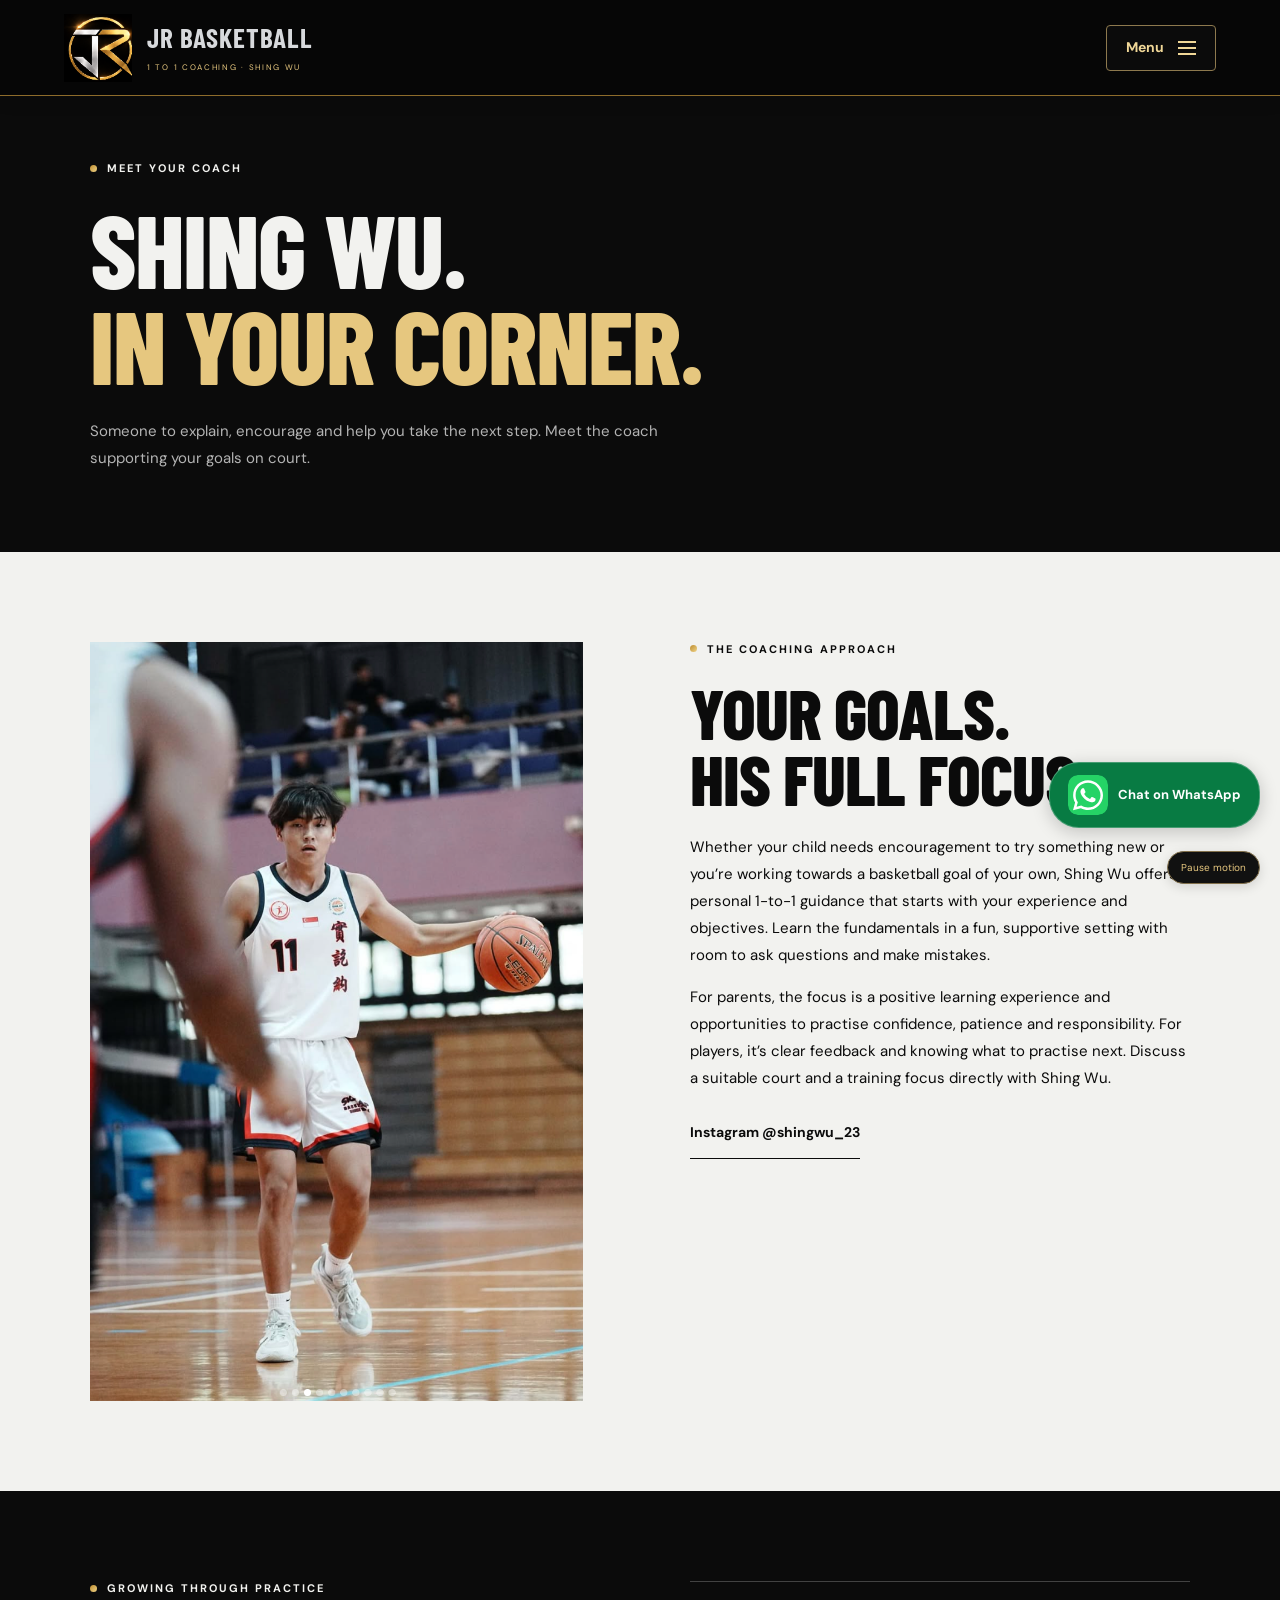
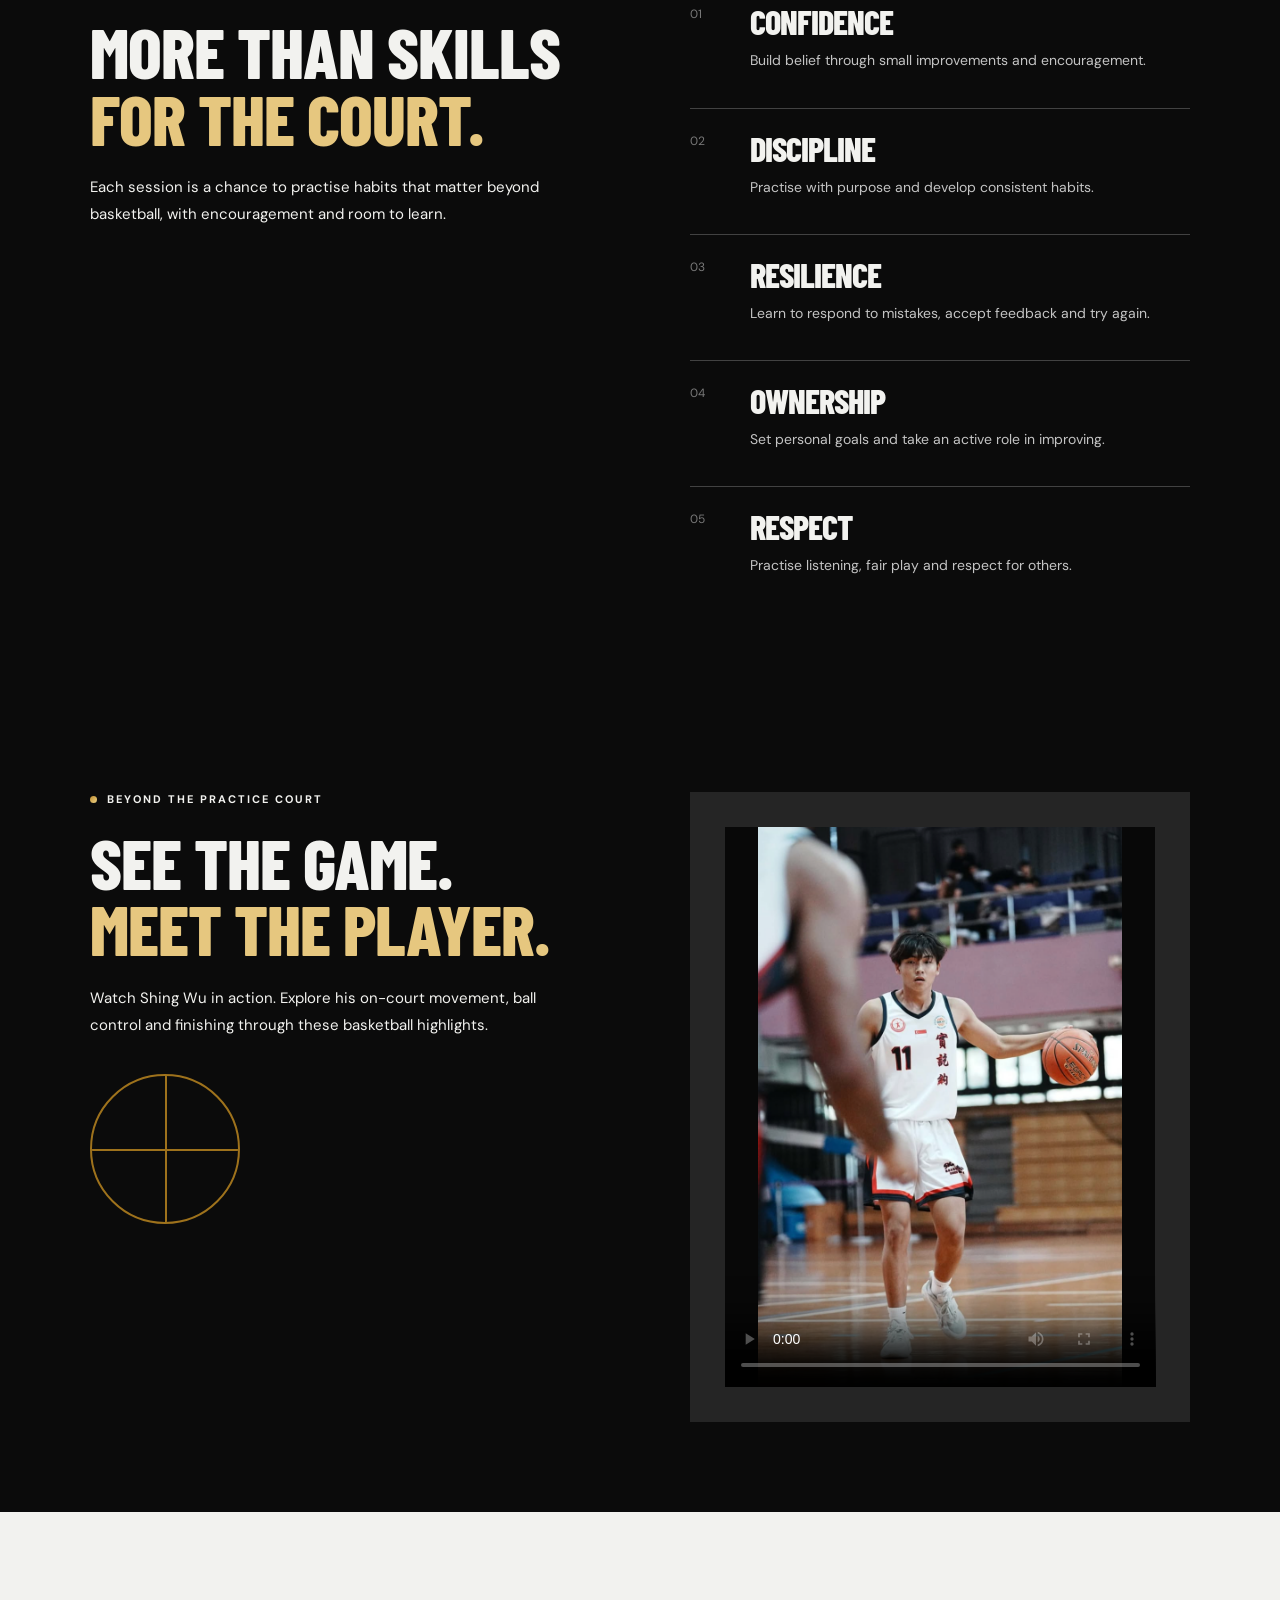
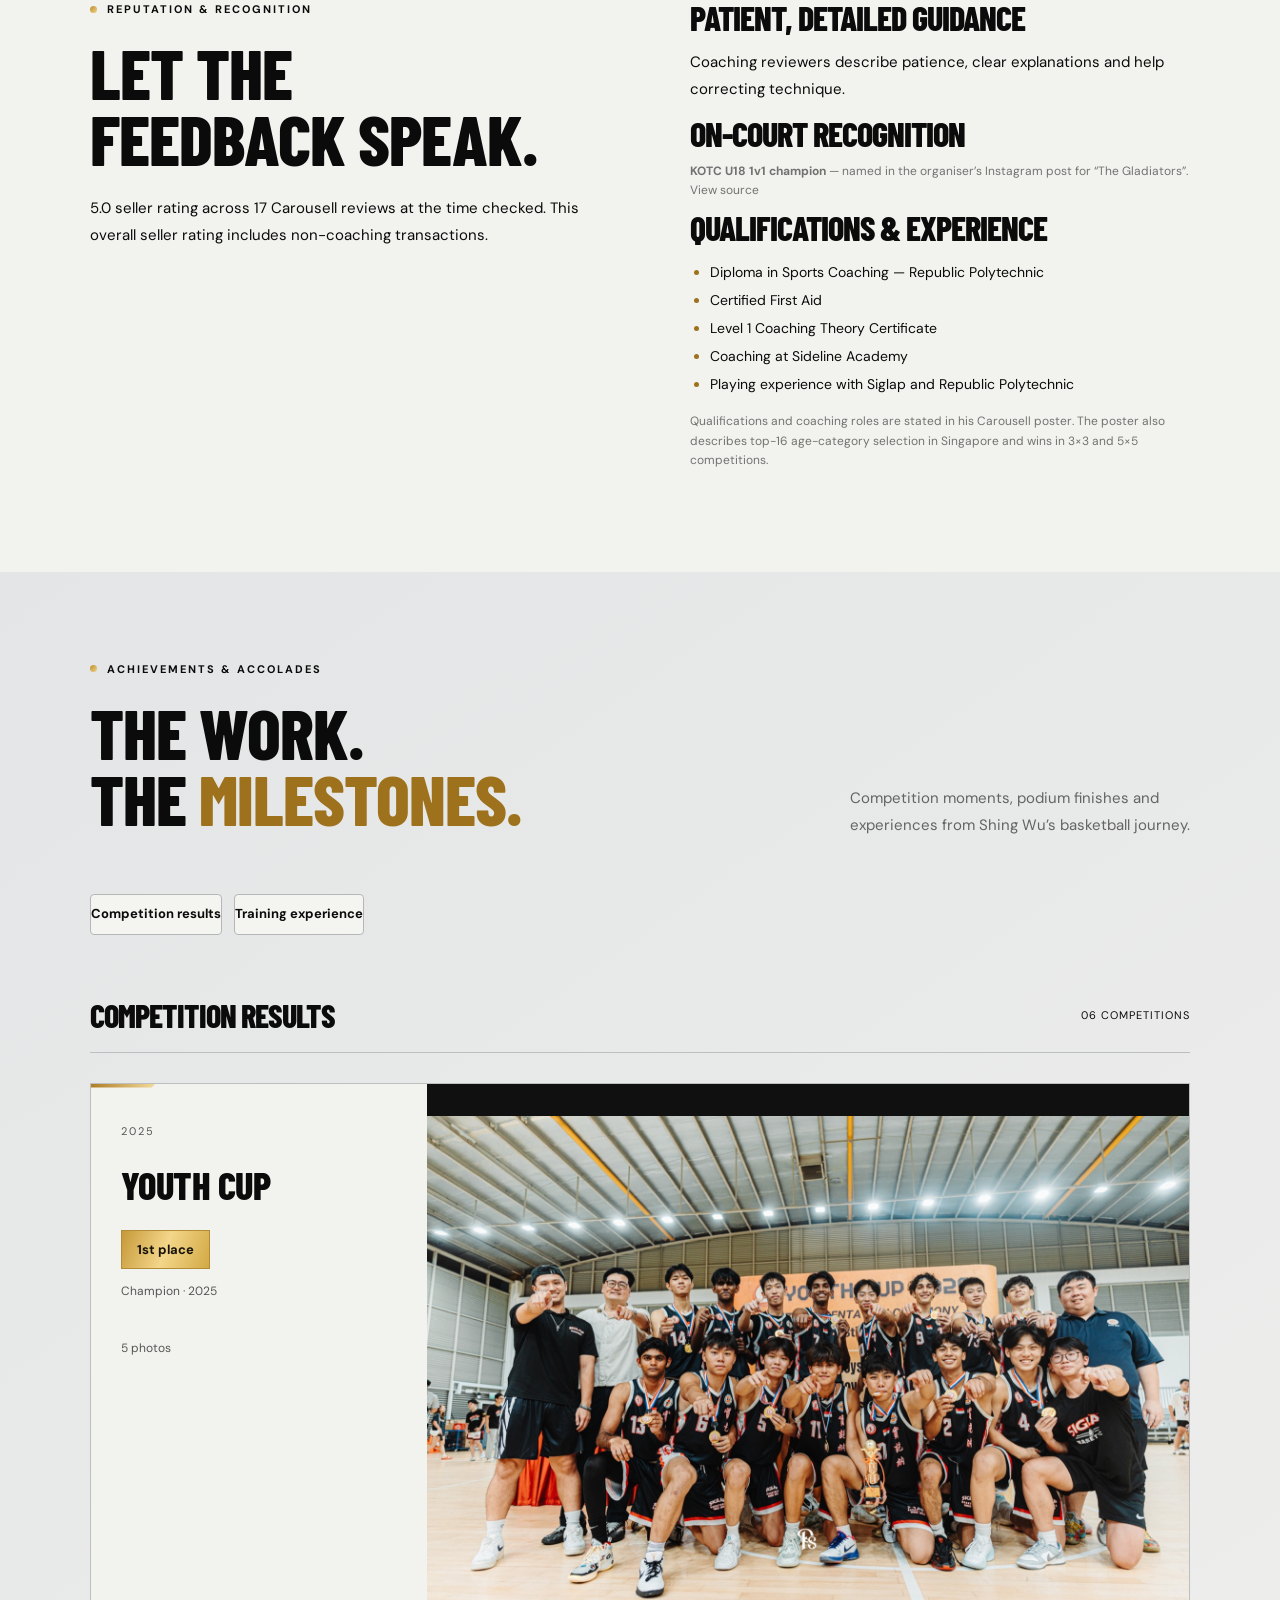
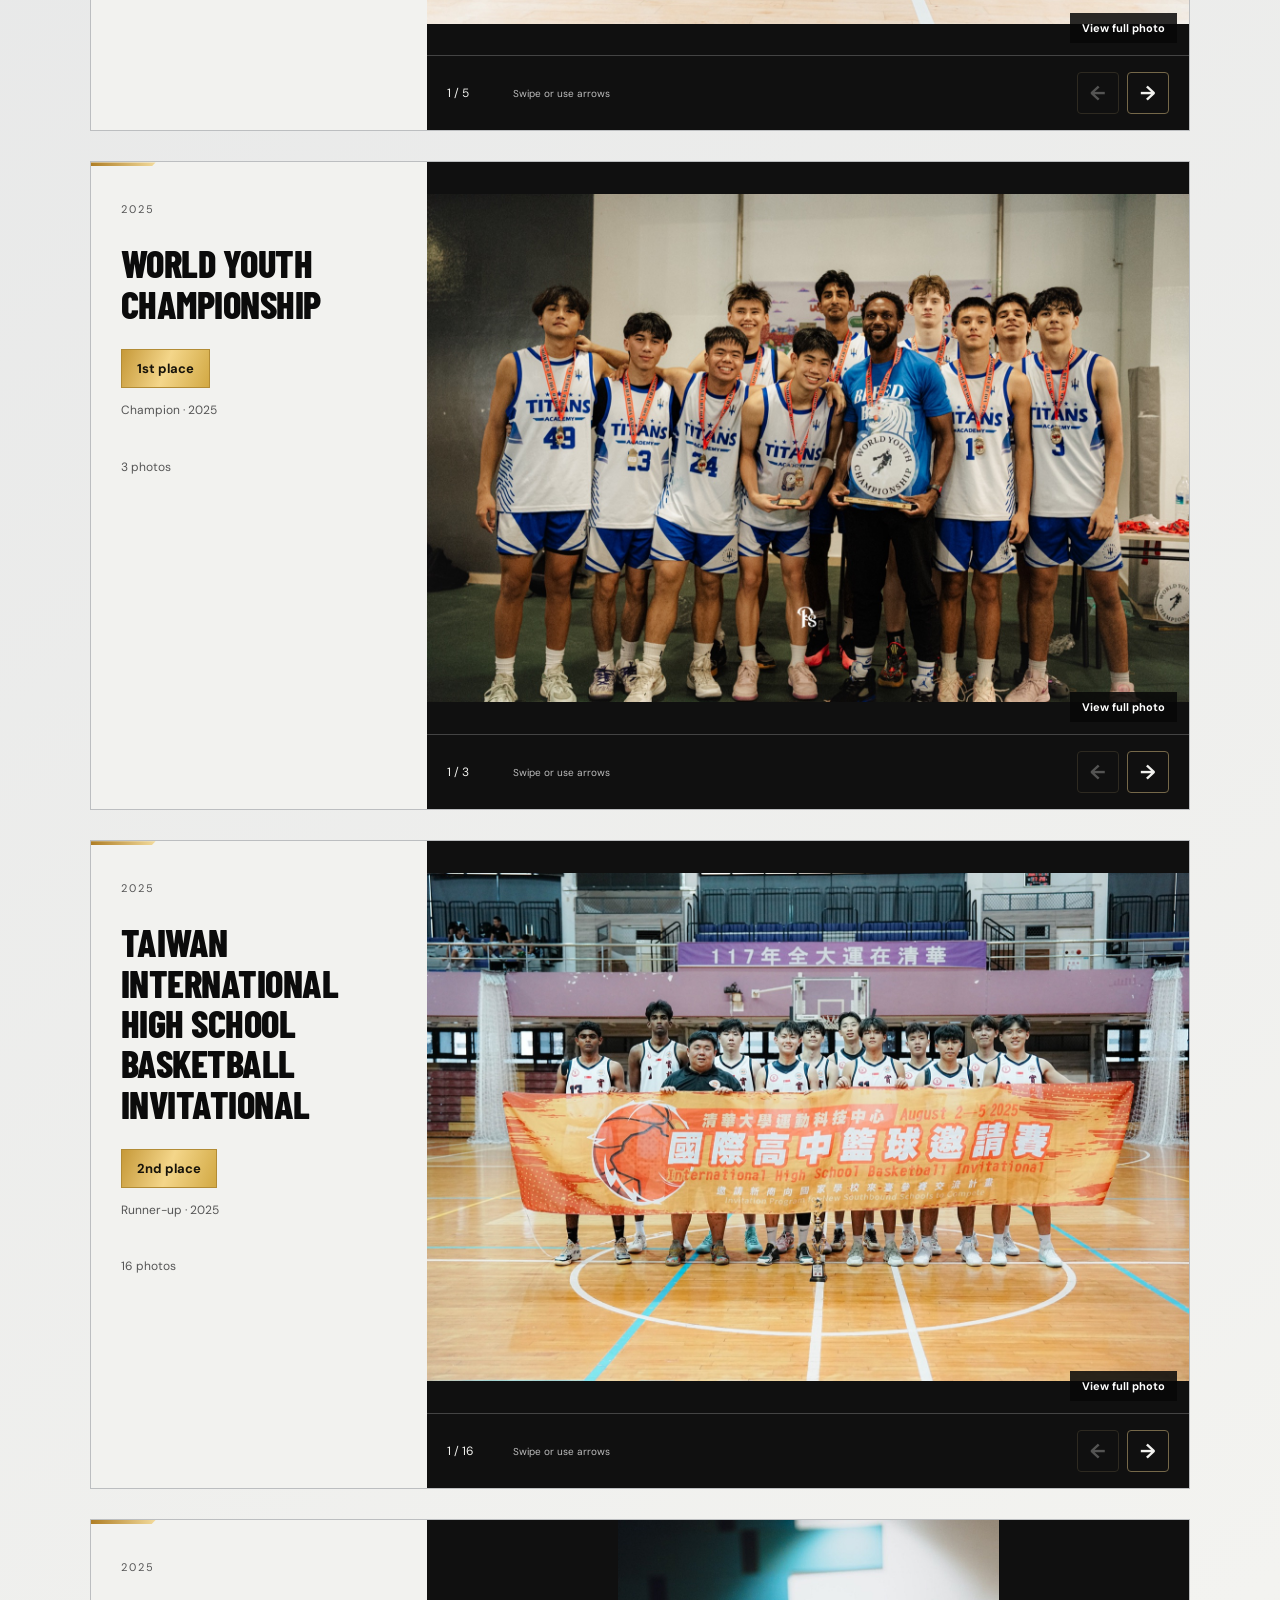
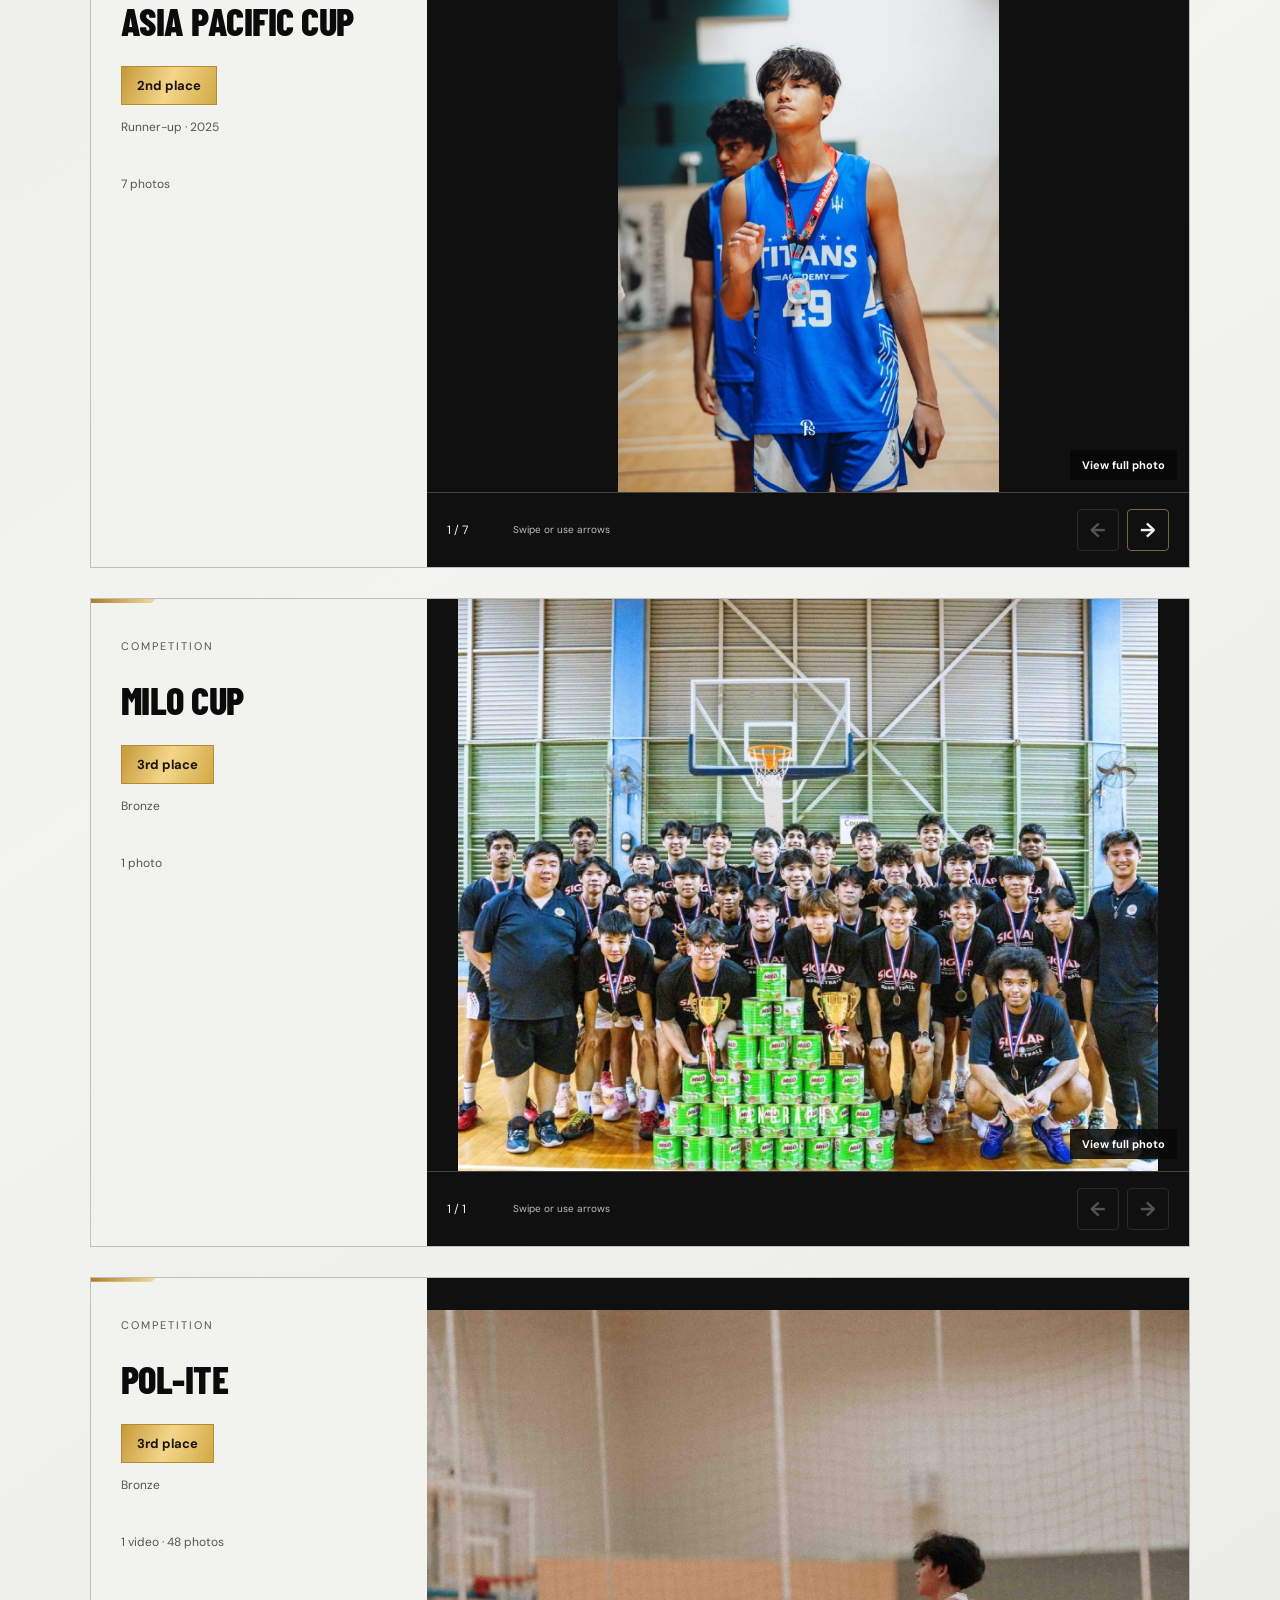
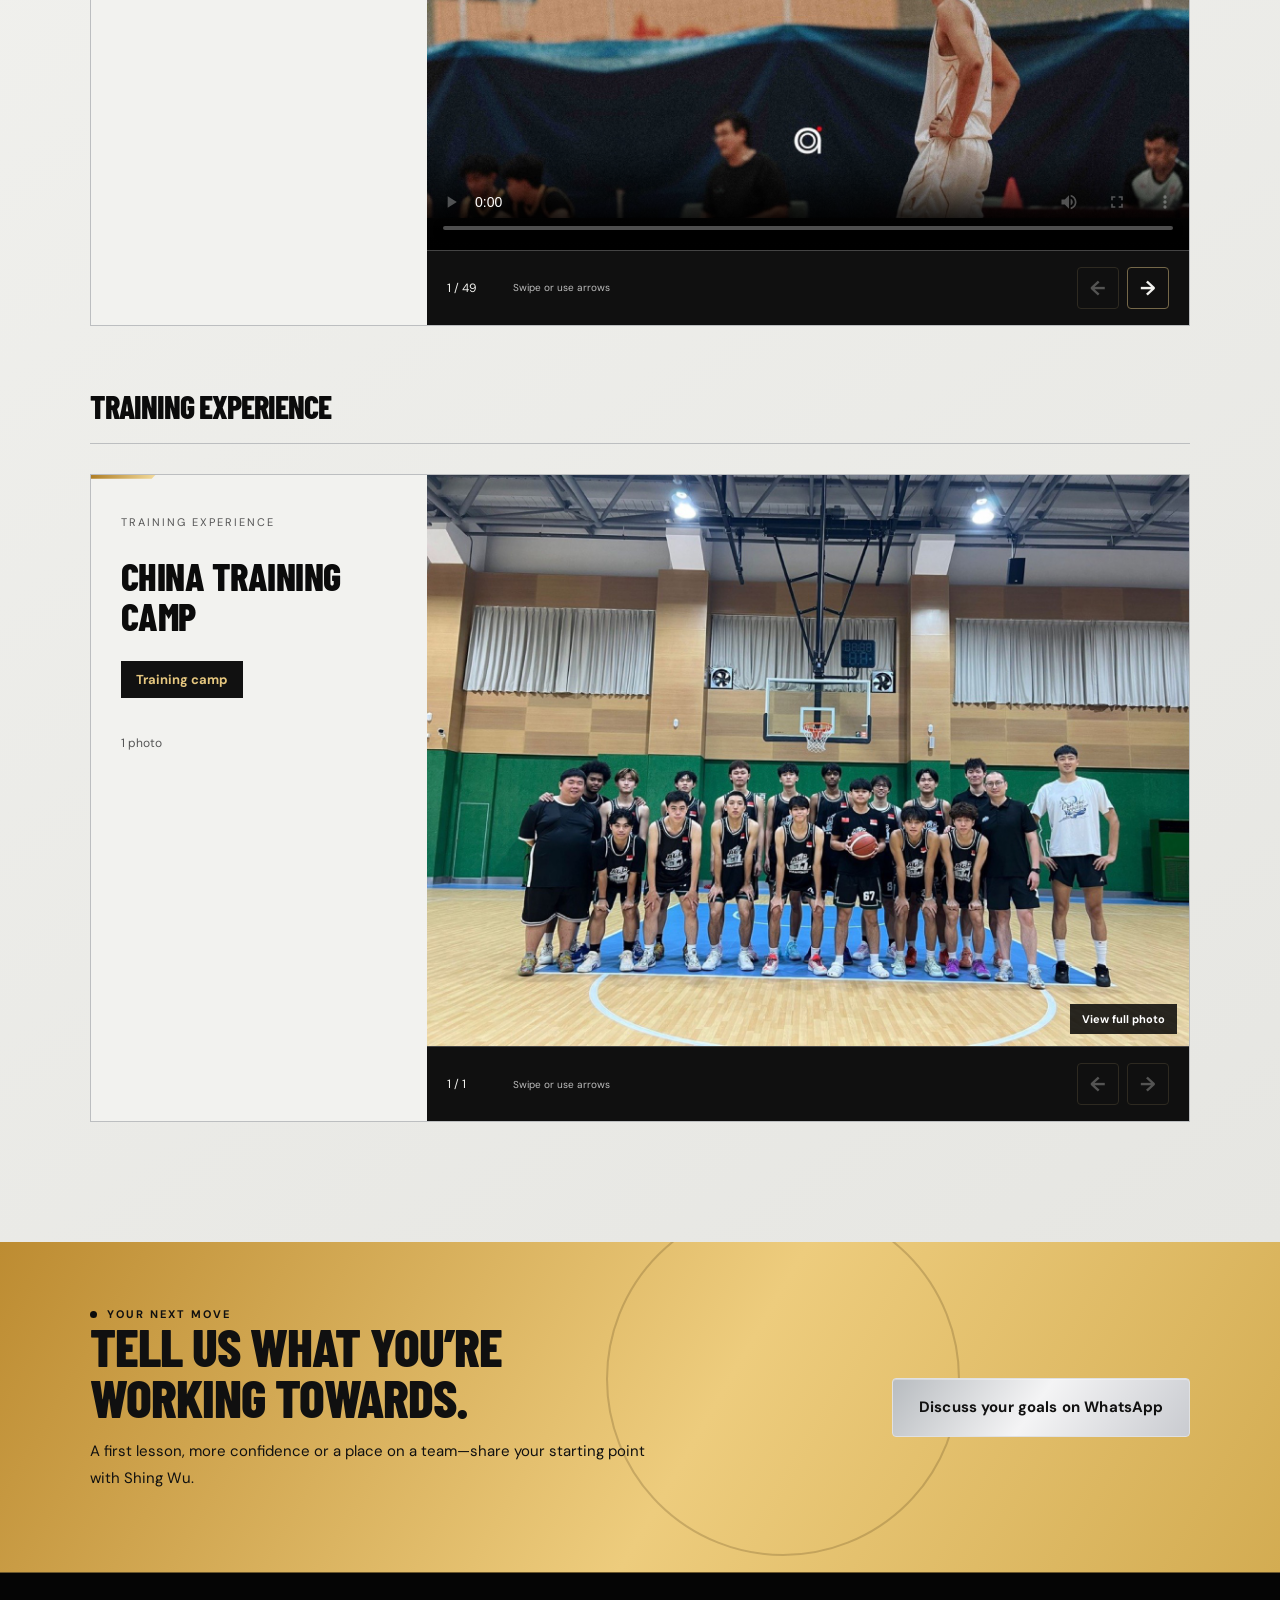
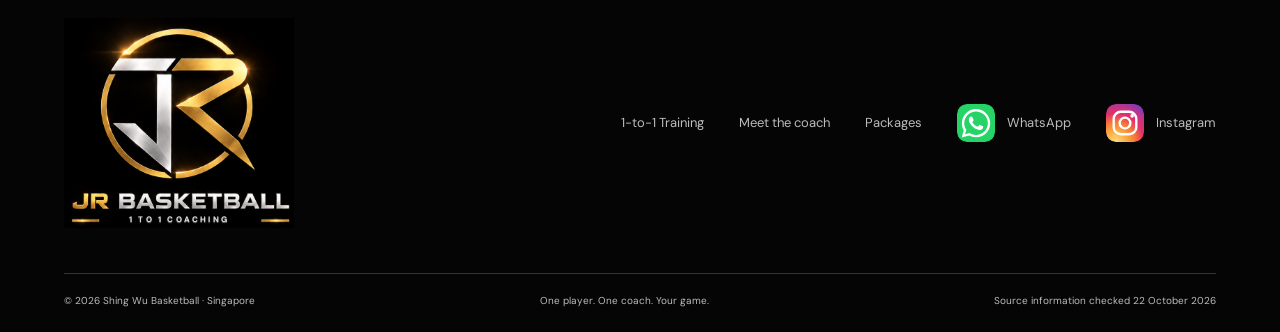
==== coach.html @ 8169d828 "Speak to parent and player goals, confidence and character" ====
<!doctype html><html lang="en-SG"><head><meta charset="UTF-8"><meta name="viewport" content="width=device-width, initial-scale=1"><meta name="theme-color" content="#090909"><meta name="description" content="Personalised 1-to-1 basketball coaching with Shing Wu in Singapore. All ages and skill levels welcome. Explore training and enquire directly."><title>Meet Coach Shing Wu | Shing Wu Basketball</title><link rel="stylesheet" href="styles.css?v=20261101-goals-1"><script src="coach-gallery.js?v=20261030-photo-move-1" defer></script><script src="app.js?v=20261101-goals-1" defer></script></head><body data-page="coach"><a href="#main" style="position:absolute;left:-9999px" onfocus="this.style.left='10px'" onblur="this.style.left='-9999px'">Skip to content</a><div id="app"></div></body></html>
---- styles.css ----
@import url('https://fonts.googleapis.com/css2?family=Barlow+Condensed:wght@600;700;800;900&family=DM+Sans:wght@400;500;600;700&display=swap');
:root{--orange:#a77920;--cream:#f2f2ef;--ink:#0b0b0b;--muted:#a3a3a3}*{box-sizing:border-box}html{scroll-behavior:smooth}body{margin:0;background:var(--cream);color:var(--ink);font-family:'DM Sans',sans-serif}a{color:inherit;text-decoration:none}button,input,select,textarea{font:inherit}button,a,input,select,textarea{outline-offset:6px}button{cursor:pointer}header{height:94px;display:flex;align-items:center;justify-content:space-between;padding:0 5%;border-bottom:1px solid #333;background:var(--ink);color:white;position:relative;z-index:10}.brand{display:flex;align-items:center;gap:12px}.brand b{font-family:'Barlow Condensed',Impact,sans-serif;font-size:28px;line-height:.85}.brand small{display:block;font:9px 'DM Sans',sans-serif;letter-spacing:2px;margin-top:7px}.brand svg{width:42px;color:var(--orange)}nav{display:flex;align-items:center;gap:32px;font-size:13px}nav a:not(.btn){padding:10px 0}nav a[aria-current=page]{border-bottom:2px solid var(--orange)}.btn{background:var(--orange);color:#101010;display:inline-flex;justify-content:space-between;align-items:center;gap:35px;padding:18px 25px;font-weight:700;font-size:13px;transition:transform .2s,background .2s;border:0}.btn:hover{transform:translateY(-3px);background:#efcc7b}.btn.light{background:var(--cream)}.textlink{display:inline-flex;gap:20px;align-items:center;font-size:13px;border-bottom:1px solid;padding:15px 0}.menu{display:none;background:transparent;border:1px solid #777;color:white;padding:10px}.eyebrow{text-transform:uppercase;font-size:11px;font-weight:700;letter-spacing:2px;display:flex;gap:10px;align-items:center}.eyebrow:before{content:'';height:7px;width:7px;background:var(--orange);border-radius:50%}h1,h2,h3,.display{font-family:'Barlow Condensed',Impact,sans-serif;text-transform:uppercase;margin:0;font-weight:800;line-height:.94;letter-spacing:-1px}h1{font-size:clamp(70px,8.7vw,140px)}h2{font-size:clamp(50px,5.5vw,82px)}h3{font-size:34px}p{line-height:1.8;font-size:15px}.hero{background:var(--ink);color:var(--cream);padding:65px 5% 0;position:relative;overflow:hidden}.hero-layout{display:grid;grid-template-columns:1.1fr 1fr;gap:30px;min-height:620px}.hero-copy{position:relative;z-index:2;padding-bottom:65px}.hero h1{margin:30px 0 24px}.accent{color:var(--orange)}.outline{-webkit-text-stroke:1px #b5b5b5;color:transparent}.hero-copy p{color:#b4b4b4;max-width:370px}.actions{display:flex;flex-wrap:wrap;align-items:center;gap:28px;margin-top:30px}.hero-art{position:relative;min-height:550px;background:linear-gradient(160deg,#424242,#252525);overflow:hidden;align-self:stretch}.hero-art:after{content:'';position:absolute;inset:0;background:linear-gradient(0deg,#0b0b0b 0%,transparent 50%)}.hero-art img{width:100%;height:100%;position:absolute;object-fit:cover;object-position:center;filter:none;opacity:.8}.court{position:absolute;inset:35px;border:1px solid #9e9e9e55;transform:rotate(-14deg) scale(1.1);border-radius:4px}.court:before{content:'';position:absolute;width:70%;height:60%;border:1px solid #9e9e9e55;border-radius:50%;top:20%;left:15%}.hero-num{position:absolute;right:15px;bottom:-30px;font:300px 'Barlow Condensed',Impact,sans-serif;color:#d9af4a26;z-index:1}.art-label{position:absolute;bottom:60px;left:28px;right:28px;z-index:2;display:flex;justify-content:space-between;align-items:end}.art-label b{font:36px 'Barlow Condensed',Impact,sans-serif;max-width:140px;line-height:1}.art-label span{font-size:10px;letter-spacing:2px;writing-mode:vertical-rl}.hero-bottom{display:flex;justify-content:space-between;border-top:1px solid #ffffff25;padding:22px 0;font-size:10px;letter-spacing:1.5px}.ticker{background:var(--orange);overflow:hidden;padding:17px 0;white-space:nowrap;font:25px 'Barlow Condensed',Impact,sans-serif;letter-spacing:2px}.ticker div{display:inline-block;animation:marquee 28s linear infinite}.ticker span{padding:0 28px}.section{padding:90px 7%}.split{display:grid;grid-template-columns:1fr 1fr;gap:9%;align-items:start}.section h2{margin:23px 0}.section p{max-width:550px}.section-head{display:flex;justify-content:space-between;gap:30px;align-items:end;margin-bottom:40px}.section-head p{max-width:340px;color:#646464}.features{margin-top:35px}.feature{display:grid;grid-template-columns:45px 1fr;gap:15px;padding:24px 0;border-top:1px solid #cacaca}.feature>span{color:#797979;font-size:12px}.feature p{margin:10px 0;color:#5f5f5f;font-size:14px}.dark{background:var(--ink);color:var(--cream)}.skill-grid{display:grid;grid-template-columns:repeat(4,1fr);gap:1px;background:#c2c2c2;border:1px solid #c2c2c2}.skill{background:var(--cream);padding:30px 25px;min-height:250px;transition:background .3s,transform .3s}.skill:hover{background:#e3e3e3;transform:translateY(-5px)}.skill .icon{font-size:40px;display:block;color:var(--orange);margin-bottom:40px}.skill p{font-size:13px;color:#646464}.reviews{display:grid;grid-template-columns:1fr 1fr;gap:50px}.stars{color:var(--orange);letter-spacing:5px;font-size:20px}.quote{font-size:25px;line-height:1.5;margin:25px 0}.review-note{color:#a1a1a1;font-size:12px}.review-nav{display:flex;gap:10px;margin-top:25px}.round{border:1px solid #777;color:inherit;background:transparent;width:42px;height:42px;font-size:20px}.cta{background:var(--orange);padding:65px 7%;display:flex;align-items:center;justify-content:space-between;gap:40px}.cta h2{max-width:700px}.cta .eyebrow:before{background:var(--ink)}footer{background:#121212;color:#aeaeae;padding:45px 5% 25px}.footer-top{display:flex;justify-content:space-between;gap:40px}.footer-links{display:flex;gap:35px;font-size:13px}.footer-bottom{margin-top:45px;border-top:1px solid #333333;padding-top:20px;font-size:10px;display:flex;justify-content:space-between;gap:20px}.page-intro{background:var(--ink);color:var(--cream);padding:65px 7%}.page-intro h1{font-size:clamp(66px,8vw,110px);margin:25px 0}.page-intro p{max-width:570px;color:#b4b4b4}.tabs{display:flex;gap:10px;flex-wrap:wrap;margin:35px 0}.tab{padding:12px 22px;border:1px solid #b9b9b9;background:transparent}.tab.active{background:var(--ink);color:white}.focus-panel{background:#e1e1e1;padding:35px;display:grid;grid-template-columns:1fr 1fr;gap:50px}.focus-panel h3{font-size:48px}.steps{display:grid;grid-template-columns:repeat(3,1fr);gap:45px;margin-top:40px}.step{border-top:1px solid #c2c2c2;padding-top:25px}.step span{font:60px 'Barlow Condensed',Impact,sans-serif;color:var(--orange);display:block;margin-bottom:20px}.coach-photo{min-height:480px;position:relative;background:#d5d5d5}.coach-photo img{position:absolute;width:100%;height:100%;object-fit:cover;filter:none}.note{font-size:12px;color:#727272;line-height:1.6}.video-shell{background:#252525;padding:35px;max-width:550px}.video-shell iframe{border:0;width:100%;min-height:570px;background:white}.video-shell .textlink{color:var(--cream);margin-top:15px}details{border-bottom:1px solid #bdbdbd;padding:23px 0}summary{font-weight:600;cursor:pointer;line-height:1.5}details p{color:#616161}.booking{background:white;border:1px solid #ddd;padding:35px}.field{display:flex;flex-direction:column;gap:8px;margin-bottom:20px}label{font-size:12px;font-weight:700}input,select,textarea{border:1px solid #b6b6b6;border-radius:0;background:var(--cream);padding:14px;color:var(--ink);width:100%}textarea{resize:vertical}#draft{white-space:pre-wrap;background:var(--cream);padding:20px;line-height:1.7;font-size:13px}.hidden{display:none}.reveal{animation:rise .7s both}.page-progress{position:fixed;top:0;left:0;height:3px;background:var(--orange);z-index:100;width:0}.basketball{width:150px;height:150px;border:2px solid var(--orange);border-radius:50%;position:relative;margin:35px 0;overflow:hidden;transition:transform .7s}.basketball:hover{transform:rotate(70deg)}.basketball:before{content:'';position:absolute;left:50%;height:100%;border-left:2px solid var(--orange)}.basketball:after{content:'';position:absolute;top:50%;width:100%;border-top:2px solid var(--orange)}@keyframes rise{from{opacity:0;transform:translateY(20px)}to{opacity:1;transform:translateY(0)}}@keyframes marquee{to{transform:translateX(-50%)}}@media(max-width:800px){header{height:78px}.menu{display:block}nav{display:none;position:absolute;top:78px;left:0;right:0;background:var(--ink);padding:25px;flex-direction:column;align-items:stretch}nav.open{display:flex}.hero{padding-top:40px}.hero-layout{grid-template-columns:1fr}.hero-copy{padding-bottom:15px}.hero-art{min-height:380px}.hero-num{font-size:240px}.hero-bottom{font-size:8px;gap:15px}.split,.reviews,.focus-panel{grid-template-columns:1fr;gap:35px}.section{padding:60px 6%}.section-head{display:block}.skill-grid{grid-template-columns:1fr 1fr}.skill{padding:25px 18px}.steps{grid-template-columns:1fr}.cta{display:block}.cta .btn{margin-top:25px}.footer-top{flex-direction:column}.footer-links{flex-wrap:wrap;gap:20px}.footer-bottom{flex-direction:column}.video-shell{padding:15px}.page-intro{padding:45px 6%}}@media(prefers-reduced-motion:reduce){*,*:before,*:after{animation:none!important;transition:none!important;scroll-behavior:auto!important}}
/* Court energy: purposeful motion and interactive practice cues. */
:root{--lime:#e6c77f}nav{gap:24px}.hero-layout{grid-template-columns:1.1fr .92fr;gap:6%;min-height:680px}.hero-copy{padding-top:12px}.hero h1{font-size:clamp(64px,7.9vw,122px)}.hero-video{position:relative;z-index:1;background:#232323;border:1px solid #4f4f4f;align-self:start;box-shadow:14px 14px 0 #e6c77f14;transform:rotate(1deg)}.video-topline{display:flex;align-items:center;gap:8px;color:var(--lime);font-size:10px;letter-spacing:1px;padding:14px}.video-topline>span:last-child{margin-left:auto;color:#eee}.live-dot{width:7px;height:7px;background:var(--lime);border-radius:50%;animation:live 2s ease-in-out infinite}.reel-wrap{height:515px;overflow:auto;background:#fff}.reel-wrap iframe{width:100%;height:620px;border:0}.video-credit{display:flex;justify-content:space-between;gap:14px;padding:14px;font-size:10px;color:#dbdbdb}.video-credit a{text-decoration:underline}.highlight-link{display:block;border-top:1px solid #4b4b4b;padding:14px;font-size:11px;color:var(--lime)}.hero:before{content:'';position:absolute;width:550px;height:550px;border:1px solid #e6c77f22;border-radius:50%;right:-260px;top:180px}.hero-copy .accent{display:inline-block;position:relative}.hero-copy .accent:after{content:'';display:block;height:5px;background:var(--lime);width:38%;margin-top:12px;transform:skewX(-25deg);transform-origin:left;animation:underline 1s ease-out both}.hero-bottom span:nth-child(2){color:var(--lime)}.ticker{display:flex;align-items:center}.section-head h2{max-width:800px}.skill-grid{border:0;gap:16px;background:transparent}.skill{display:flex;flex-direction:column;align-items:stretch;text-align:left;border:1px solid #bcbcbc;background:#eaeaea;color:var(--ink);position:relative;overflow:hidden;padding:25px 22px;min-height:355px}.skill[aria-pressed=true]{background:var(--ink);border-color:var(--ink);color:var(--cream)}.skill[aria-pressed=true] .skill-desc{color:#c1c1c1}.skill-number{font:13px 'DM Sans',sans-serif;color:#7d7d7d;letter-spacing:2px}.skill-title{font:800 34px/.95 'Barlow Condensed',Impact,sans-serif;text-transform:uppercase;margin:20px 0 12px;letter-spacing:-.5px}.skill-desc{font-size:13px;line-height:1.7;color:#646464}.skill-explore{font-size:10px;letter-spacing:1px;text-transform:uppercase;font-weight:700;padding-top:25px;margin-top:auto;display:flex;justify-content:space-between}.skill-explore>span{color:var(--orange);font-size:18px}.court-demo{width:100%;height:145px;overflow:visible;margin-top:12px}.court-line{fill:none;stroke:#9a9a9a66;stroke-width:1}.route{fill:none;stroke:var(--orange);stroke-width:2;stroke-dasharray:4 6}.rim{fill:none;stroke:var(--orange);stroke-width:3}.player{fill:#8b8b8b}.p2{opacity:.4}.moving-ball{fill:var(--orange);stroke:#0b0b0b;stroke-width:1;offset-path:path('M45 133 Q100 20 220 46');animation:shot 2.8s ease-in-out infinite}.handling .moving-ball{offset-path:path('M95 70 Q95 170 125 70 Q125 170 155 70');animation:shot 2s linear infinite}.handling .p1{cx:125;cy:65}.handling .route,.handling .rim{opacity:0}.passing .moving-ball{offset-path:path('M45 133 L225 130');animation:passball 2.4s ease-in-out infinite}.passing .route{d:path('M45 133 L225 130')}.passing .rim{opacity:0}.defence .moving-ball{offset-path:path('M65 100 L210 100');animation:passball 2.4s ease-in-out infinite}.defence .p1{cx:110;cy:75;animation:slide 2.4s ease-in-out infinite}.defence .route,.defence .rim{opacity:0}.skill-detail{display:flex;align-items:center;justify-content:space-between;gap:30px;padding:30px;border:1px solid #bcbcbc;border-top:4px solid var(--orange);margin-top:18px;background:#fffdf7}.skill-detail h3{font-size:32px;margin-top:15px;line-height:1.05}.skill-detail p{font-size:13px;margin-bottom:0}.skill-detail .btn{flex-shrink:0}.challenge{margin-top:24px;background:var(--orange);padding:35px;display:grid;grid-template-columns:1.1fr 1fr;gap:30px;align-items:center}.challenge .eyebrow:before{background:var(--ink)}.challenge h3{font-size:37px;margin:18px 0 10px}.challenge p{font-size:13px;margin-bottom:0}.challenge>div:last-child{border-left:1px solid #19191933;padding-left:30px}.motivation-cue{font-weight:700;min-height:50px}.skill-pop{animation:cardpop .45s ease}.cue-pop{animation:rise .4s ease}.motion-toggle{position:fixed;right:20px;bottom:16px;z-index:50;background:#0b0b0b;color:#e6c77f;border:1px solid #646464;padding:9px 13px;font-size:10px;border-radius:30px;box-shadow:0 3px 12px #0002}.motion-paused *,.motion-paused *:before,.motion-paused *:after{animation-play-state:paused!important}.motion-paused .reveal{animation:none!important}.rates{display:grid;grid-template-columns:1fr 1fr;gap:20px;margin-bottom:80px}.rates article{border-top:3px solid var(--orange);padding:28px;background:#e3e3e3}.rates p{margin:22px 0 0}.rates b{font:800 76px/.95 'Barlow Condensed',Impact,sans-serif}.rates p>span{font-size:13px}.duration-tabs{display:inline-flex;gap:6px;padding:6px;background:#dbdbdb;margin-bottom:30px}.duration-tabs button{padding:14px 24px;border:0;background:transparent;font-weight:700;font-size:13px}.duration-tabs button.active{background:var(--ink);color:var(--lime)}.package-grid{display:grid;grid-template-columns:repeat(3,1fr);gap:20px}.package-card{border:1px solid #b4b4b4;padding:32px 25px;background:#fffdf7;transition:transform .25s,box-shadow .25s}.package-card:hover{transform:translateY(-6px);box-shadow:8px 8px 0 #e6c77f}.package-index{font-size:9px;letter-spacing:2px;color:#6b6b6b}.package-card h3{margin:28px 0 0;font-size:44px}.package-price{font:800 80px/1 'Barlow Condensed',Impact,sans-serif;margin:20px 0;color:var(--orange)}.package-card p{font-size:12px}.package-math{border-top:1px solid #bababa;border-bottom:1px solid #bababa;padding:16px 0;font-weight:700;font-size:13px}.package-card .btn{width:100%;gap:10px;font-size:11px;margin-top:22px;padding:18px}.package-note{max-width:900px!important;margin-top:30px}.credentials{padding-left:20px;line-height:2;font-size:14px}.credentials li::marker{color:var(--orange)}.poster-photo{background:#0a0a0a;min-height:650px}.poster-photo img{object-fit:contain;filter:none}.dark .note{color:#a9a9a9}.reveal{animation-duration:.55s}.btn:hover span{transform:translate(3px,-3px)}.btn span{transition:transform .25s}.ticker:hover div{animation-play-state:paused}.feature{transition:padding .25s}.feature:hover{padding-left:10px}.cta{position:relative;overflow:hidden}.cta:after{content:'';position:absolute;width:350px;height:350px;border:2px solid #1919191a;border-radius:50%;right:25%;top:-40px;pointer-events:none}.cta>*{position:relative;z-index:1}
@keyframes shot{0%,12%{offset-distance:0%;transform:scale(1)}70%{offset-distance:100%;transform:scale(.75)}85%,100%{offset-distance:100%;transform:scale(.75)}}@keyframes passball{0%,15%{offset-distance:0%}50%,65%{offset-distance:100%}100%{offset-distance:0%}}@keyframes slide{0%,100%{transform:translateX(-50px)}50%{transform:translateX(50px)}}@keyframes live{50%{box-shadow:0 0 0 5px #e6c77f20}}@keyframes underline{from{transform:scaleX(0) skewX(-25deg)}to{transform:scaleX(1) skewX(-25deg)}}@keyframes cardpop{50%{transform:translateY(-8px)}}
@media(max-width:1000px){nav{gap:16px}.hero-layout{gap:30px}.skill-grid{grid-template-columns:1fr 1fr}.hero h1{font-size:clamp(65px,8vw,105px)}.package-card{padding:25px 18px}.skill-detail{flex-wrap:wrap}}
@media(max-width:800px){.hero-layout{grid-template-columns:1fr}.hero-video{transform:none;margin:15px 0 30px;width:100%;max-width:520px;justify-self:center}.reel-wrap{height:500px}.hero h1{font-size:clamp(65px,12vw,105px)}.package-grid,.rates,.challenge{grid-template-columns:1fr}.rates{gap:14px;margin-bottom:60px}.challenge>div:last-child{border-left:0;border-top:1px solid #19191933;padding:25px 0 0}.skill{min-height:340px;padding:20px 15px}.skill-title{font-size:28px}.court-demo{height:110px}.skill-detail{padding:25px 20px}.package-card .btn{font-size:13px}.duration-tabs{display:flex}.duration-tabs button{flex:1;padding:14px 10px;font-size:12px}.poster-photo{min-height:600px}}
@media(prefers-reduced-motion:reduce){.moving-ball{offset-distance:65%}.defence .p1{transform:none}.hero-copy .accent:after{transform:skewX(-25deg)}}
.highlight-cover{height:515px;position:relative;display:block;overflow:hidden;background:#090909}.highlight-cover>img{position:absolute;width:200%;height:auto;max-width:none;right:-9%;top:-29%;filter:none;opacity:.7;transition:transform .7s}.cover-shade{position:absolute;inset:0;background:linear-gradient(0deg,#131313 0%,#13131333 65%,#13131311)}.play-ring{position:absolute;top:30%;left:50%;transform:translate(-50%,-50%);height:84px;width:84px;border:1px solid var(--lime);color:var(--lime);border-radius:50%;display:grid;place-items:center;padding-left:5px;font-size:24px;box-shadow:0 0 0 12px #e6c77f10;transition:background .25s,box-shadow .25s}.highlight-cover:hover .play-ring{background:var(--orange);color:var(--ink);box-shadow:0 0 0 22px #e6c77f10}.highlight-cover:hover>img{transform:scale(1.04)}.cover-title{position:absolute;left:30px;right:20px;bottom:30px;font:800 60px/.95 'Barlow Condensed',Impact,sans-serif;color:#f2f2ef}.cover-title small{display:block;font:10px 'DM Sans',sans-serif;letter-spacing:2px;margin-bottom:15px;color:var(--lime)}.cover-title em{display:block;font:600 13px 'DM Sans',sans-serif;margin-top:20px;color:var(--lime)}.load-reel{background:transparent;border:0;color:var(--lime);font-size:10px;text-decoration:underline;padding:0}.reel-preview iframe{width:100%;height:570px;border:0;background:#fff}.reel-preview .highlight-link{color:var(--lime)}@media(max-width:800px){.highlight-cover{height:480px}.highlight-cover>img{top:-31%}.cover-title{font-size:54px}}
.highlight-cover>img{width:330%;right:-20%;top:-155%;height:auto}.highlight-cover{isolation:isolate}@media(max-width:800px){.highlight-cover>img{width:330%;right:-20%;top:-155%}}

.social-icon{width:28px;height:28px;vertical-align:middle;flex-shrink:0}.social-badge{display:grid;place-items:center;width:52px;height:52px;border-radius:15px}.social-badge .social-icon{width:42px;height:42px}.instagram-badge{color:white!important;background:linear-gradient(140deg,#7044df,#e23385 55%,#ffae43)}.footer-links a{display:inline-flex;align-items:center;gap:8px}.footer-links .social-icon{width:21px;height:21px}.social-contact:hover .social-badge{transform:rotate(-6deg) scale(1.06)}.social-badge{transition:transform .25s ease}

.coach-photo.portrait-photo{aspect-ratio:816/1256;max-height:760px;background:#ddd}.coach-photo.portrait-photo img{width:100%;height:100%;object-fit:cover;object-position:center}

button.highlight-cover{border:0;padding:0;width:100%;text-align:left;color:inherit;font:inherit;cursor:pointer}button.highlight-cover[hidden]{display:none}.hero-video .reel-preview iframe{min-height:620px}@media(max-width:600px){.hero-video .reel-preview iframe{min-height:540px}}

.native-highlights{display:block;width:100%;height:560px;object-fit:contain;background:#111111}.coach-photo img{filter:none}@media(max-width:600px){.native-highlights{height:500px}}

/* Competition collections and accessible photo carousels. */
.coach-achievements{background:#e7e7e7}.collection-jumps{display:flex;flex-wrap:wrap;gap:12px;margin:0 0 55px}.collection-jumps a{border:1px solid #acacac;padding:13px 18px;font-size:12px;background:var(--cream)}.collection-jumps a:hover{background:var(--ink);color:var(--cream)}.collection-group{scroll-margin-top:25px;margin-top:65px}.collection-heading{display:flex;justify-content:space-between;align-items:center;gap:20px;border-bottom:1px solid #b2b2b2;padding-bottom:22px;margin-bottom:30px;font-size:32px}.collection-heading span{font:11px 'DM Sans',sans-serif;letter-spacing:1px}.achievement-card{display:grid;grid-template-columns:minmax(0,.75fr) minmax(0,1.7fr);background:var(--cream);border:1px solid #b9b9b9;margin:0 0 30px;scroll-margin-top:25px}.achievement-copy{padding:35px 30px}.collection-year{font-size:11px;letter-spacing:2px;text-transform:uppercase;color:#585858}.achievement-copy h3{font-size:clamp(30px,3vw,48px);line-height:1.05;margin:25px 0;overflow-wrap:anywhere}.placement{display:inline-block;background:var(--ink);color:var(--lime);padding:10px 15px;font-size:13px;font-weight:700}.placement.medal{background:var(--orange);color:var(--ink)}.achievement-copy p{font-size:12px;color:#585858}.collection-total{margin-top:35px}.photo-carousel{min-width:0;background:#181818;color:var(--cream)}.photo-track{display:flex;overflow-x:auto;scroll-snap-type:x mandatory;overscroll-behavior-x:contain;position:relative;scrollbar-width:thin;scrollbar-color:#767676 #272727}.photo-track:focus-visible{outline:3px solid var(--orange);outline-offset:-3px}.photo-slide{flex:0 0 100%;min-width:0;scroll-snap-align:start;scroll-snap-stop:always;margin:0}.photo-open{position:relative;display:block;width:100%;height:100%;padding:0;border:0;background:#181818;cursor:zoom-in}.photo-open img{display:block;width:100%;height:auto;aspect-ratio:4/3;object-fit:contain}.photo-open:focus-visible{outline:3px solid var(--lime);outline-offset:-4px}.photo-enlarge{position:absolute;right:12px;bottom:12px;padding:8px 12px;background:#111c;color:white;font-size:10px;pointer-events:none}.photo-controls{display:flex;align-items:center;gap:16px;padding:16px 20px;border-top:1px solid #464646}.photo-count{font-size:12px;font-variant-numeric:tabular-nums;min-width:50px}.swipe-hint{font-size:10px;color:#bcbcbc}.photo-controls>div{display:flex;gap:8px;margin-left:auto}.photo-controls .round{border-color:#787878}.round:disabled{opacity:.3;cursor:default}.round:hover:not(:disabled){background:var(--orange);color:var(--ink)}.photo-dialog{background:#131313;color:var(--cream);border:1px solid #686868;padding:20px;width:min(1150px,95vw);max-width:95vw;max-height:95dvh;overflow:auto}.photo-dialog::backdrop{background:#0a0a0aed}.photo-dialog-bar{display:flex;justify-content:space-between;align-items:center;gap:20px}.photo-dialog-title{font-size:13px;margin:0}.photo-close{background:var(--cream);border:0;padding:12px 16px;white-space:nowrap;cursor:pointer;font-size:12px}.photo-dialog-image{display:block;width:100%;height:calc(90dvh - 150px);object-fit:contain;margin:15px 0}.photo-dialog-controls{display:flex;justify-content:center;align-items:center;gap:25px;font-size:12px}.photo-viewer-open{overflow:hidden}
@media(max-width:800px){.achievement-card{grid-template-columns:1fr}.achievement-copy{padding:25px}.achievement-copy h3{font-size:36px;max-width:580px;margin:15px 0}.collection-total{display:none}.achievement-copy p{display:inline-block;margin-left:12px}.collection-jumps{display:flex;position:static;flex-direction:row;align-items:stretch;padding:0;background:none;gap:8px}.collection-jumps a{padding:11px;font-size:11px}.collection-heading{font-size:28px}.collection-heading span{font-size:9px}.photo-controls{padding:12px 15px}.photo-dialog{padding:12px}.photo-dialog-title{font-size:11px}.photo-dialog-image{height:calc(88dvh - 150px)}}

/* JR Basketball: gold, silver and black, with circular and angled emblem details. */
:root{--gold:#e1b854;--silver:#d7d9dc;--cream:#f2f2ef;--ink:#0b0b0b;--orange:#9e721c;--lime:#e6c77f;--muted:#9d9d9d}
header{height:106px;background:#060606;border-bottom:1px solid #8e6c2b;padding:0 5%}.brand{gap:15px;flex-shrink:0}.brand-mark{position:relative;display:block;overflow:hidden;width:68px;height:68px;border-radius:50%;background:#000;flex-shrink:0}.brand-mark img{position:absolute;display:block;width:300%;max-width:none;height:auto;left:-94%;top:-75%}.brand b{font-size:27px;line-height:1;letter-spacing:1px;color:var(--silver)}.brand small{font-size:8px;letter-spacing:1.7px;color:#e6c77f;margin-top:8px;white-space:nowrap}.brand:hover .brand-mark{box-shadow:0 0 22px #e1b85426}nav a[aria-current=page]{border-color:var(--gold)}
.hero,.page-intro,.dark{background-color:#0b0b0b}.hero{background-image:radial-gradient(ellipse at 80% 40%,#e1b85412,transparent 62%)}.hero .accent,.page-intro .accent,.dark .accent{color:#e6c77f}.hero:before{border-color:#e1b85430}.hero-copy .accent:after{height:4px;background:linear-gradient(90deg,#ad7c24,#f8dda0,#c19a41);transform:skewX(-25deg)}
.btn{background:linear-gradient(115deg,#d2a342 0%,#f4d991 48%,#deb650 100%);color:#111;border:1px solid #f6dfaa;box-shadow:inset 0 1px 0 #fff5}.btn:hover{background:linear-gradient(115deg,#e2b85b,#ffe8b5,#ecc974);box-shadow:0 6px 20px #af81252b}.btn.light{background:linear-gradient(125deg,#b8bcc0,#f4f4f5 48%,#c9cbd0);color:#111;border-color:#e0e1e3}.eyebrow:before{background:linear-gradient(135deg,#bd8c2f,#efd386)}
.ticker{background:linear-gradient(100deg,#c49332,#efd28a 55%,#cfa74e);color:#0b0b0b}.hero-bottom span:nth-child(2){color:#e8cc8e}.hero-video{background:#111;border-color:#6e5c35;box-shadow:12px 12px 0 #d1ad5112}.video-topline{color:#e6c77f}.live-dot{background:#e6c77f}.video-credit{color:#d1d1d1}.native-highlights{background:#080808}.video-topline>span:last-child{color:#ddd}
.cta{background:linear-gradient(120deg,#bd8c32,#edcc7d 55%,#d3ac52);color:#101010}.cta:after{border-color:#5c431f40}.skill{border-color:#c2c2c2;background:#ededeb}.skill[aria-pressed=true]{background:#101010;border-color:#a77920}.skill[aria-pressed=true] .skill-desc{color:#c6c6c6}.skill-detail{border-color:#c6c6c6;border-top-color:#b58a32;background:#fcfcfa}.challenge{background:linear-gradient(115deg,#c79a41,#efd496)}.skill:hover{background:#e3e3df}.skill[aria-pressed=true]:hover{background:#1a1a1a}
.rates article{border-top-color:#b58a32;background:linear-gradient(125deg,#e1e2e3,#f4f4f1)}.package-card{background:#fcfcfa;border-color:#bfc0c1}.package-card:hover{box-shadow:8px 8px 0 #d6b263}.package-price{color:#8b6418}.duration-tabs{background:#ddd}.duration-tabs button.active{background:#111;color:#e6c77f}.motion-toggle{background:#111;color:#e6c77f;border-color:#82704b}
.coach-achievements{background:linear-gradient(145deg,#e4e5e6,#f3f3f0 55%,#e6e6e2)}.collection-heading,.achievement-card{border-color:#bcbec0}.collection-jumps a{background:#f4f4f1;border-color:#b4b6b8}.collection-jumps a:hover{background:#111;color:#ebd39c}.achievement-copy{position:relative}.achievement-copy:before{content:'';position:absolute;left:0;top:0;width:65px;height:4px;background:linear-gradient(90deg,#af7e25,#f3db9c);clip-path:polygon(0 0,100% 0,94% 100%,0 100%)}.achievement-copy h3{letter-spacing:-.5px}.placement.medal{background:linear-gradient(110deg,#c69939,#f4d68a,#d2a944);color:#17130a;border:1px solid #b38c35}.placement{background:#111;color:#e6c77f}.collection-year,.achievement-copy p{color:#555}.photo-carousel,.photo-open{background:#101010}.photo-track{scrollbar-color:#a48747 #222}.photo-controls{border-color:#444}.photo-controls .round{border-color:#756849}.round:hover:not(:disabled){background:#e1b854;color:#111}.swipe-hint{color:#bdbdbd}.photo-dialog{background:#0b0b0b;border-color:#8b7442}.photo-dialog::backdrop{background:#050505ed}.photo-enlarge{background:#080808d9}.page-progress{background:linear-gradient(90deg,#b58a32,#f3dca2,#c1c5cc)}
footer{background:#050505;color:#bcbcbc;border-top:1px solid #6b572d}.footer-top{align-items:center}.footer-top .brand-mark{width:230px;height:210px;border-radius:0}.footer-top .brand-mark img{width:205%;left:-51%;top:-56%}.footer-top .brand b{display:none}.footer-bottom{border-color:#353535}.footer-links a:hover{color:#efd38d}.footer-links{flex-wrap:wrap;justify-content:flex-end}
@media(max-width:1000px){header{padding:0 4%}header .brand{gap:10px}header .brand b{font-size:24px}nav{gap:15px}nav .btn{padding:16px 17px;gap:16px}}
@media(max-width:800px){header{height:88px}header .brand-mark{width:58px;height:58px}header .brand b{font-size:25px}header .brand small{font-size:7px;letter-spacing:1.1px}header nav{top:88px;background:#080808;border-bottom:1px solid #8e6c2b}.menu{border-color:#8d794e;color:#ebd39c}.footer-top{align-items:flex-start}.footer-top .brand-mark{width:205px;height:187px}.footer-links{justify-content:flex-start}.collection-jumps{background:none}.hero-video{box-shadow:8px 8px 0 #d1ad5112}}
@media(max-width:380px){header .brand b{font-size:21px}header .brand small{font-size:6px}header .brand-mark{width:49px;height:49px}.brand{gap:8px}}

/* Keep the entire emblem and wordmark inside their visible bounds. */
header .brand-mark{border-radius:0;overflow:hidden}
header .brand-mark img{width:270%;left:-80%;top:-64%}
.footer-top .brand-mark img{width:190%;left:-45%;top:-48%}
.brand b{line-height:1.15}.brand small{line-height:1.5}
@media(max-width:380px){header .brand{min-width:0}header .brand b{font-size:20px;letter-spacing:.5px}header .brand small{letter-spacing:.6px}}

/* Clear action labels and consistent button typography. */
.btn{justify-content:center;text-align:center;gap:0;font-family:'DM Sans',sans-serif;font-weight:700;font-size:15px;line-height:1.4;letter-spacing:.15px;padding:18px 26px;min-height:56px;border-radius:4px;white-space:normal;text-wrap:balance}
header .btn{font-size:13px;min-height:48px;padding:14px 24px}.hero .actions .btn{font-size:16px;min-width:255px;padding:20px 28px}.textlink{font-weight:700;font-size:14px;line-height:1.5;gap:0}.actions{gap:24px}.cta .btn{min-width:210px}.package-card .btn{font-size:14px;padding:17px 20px;line-height:1.45}.booking .btn{width:100%;font-size:15px;margin-top:4px}
.tab,.duration-tabs button{font-weight:700;font-size:14px;line-height:1.4;padding:15px 23px;border-radius:4px;min-height:50px}.tab.active,.duration-tabs button.active{box-shadow:inset 0 -3px 0 #d9b76c}.skill{border-radius:5px;padding:28px 24px}.skill-title{font-size:36px;line-height:1.05;font-weight:800;margin:23px 0 14px}.skill-desc{font-size:14px;line-height:1.65}.skill-explore{font-weight:700;font-size:11px;letter-spacing:1px;line-height:1.5;border-top:1px solid #9995;margin-top:24px;padding-top:18px}.collection-jumps a{font-size:13px;font-weight:700;line-height:1.4;padding:14px 19px;border-radius:4px;text-align:center}.ticker-divider{display:inline-block;vertical-align:middle;width:1px;height:21px;background:#17130a66;margin:0 12px}.photo-enlarge{font-weight:700;font-size:11px}.photo-close{font-weight:700;letter-spacing:.2px}.round{border-radius:4px;font-weight:700}
@media(max-width:800px){.btn{font-size:15px;padding:17px 22px;min-height:54px}.hero .actions{align-items:stretch;gap:16px}.hero .actions .btn{width:100%;max-width:400px;min-width:0;padding:20px 24px;font-size:16px}.hero .actions .textlink{align-self:flex-start;font-size:14px}.skill{padding:24px 18px}.skill-title{font-size:30px;line-height:1.1;letter-spacing:-.3px;margin-top:18px}.skill-desc{font-size:13px;line-height:1.6}.skill-explore{font-size:10px;letter-spacing:.6px;padding-top:14px}.duration-tabs button{padding:15px 12px;font-size:13px}.collection-jumps a{font-size:12px;padding:13px 15px}.package-card .btn{font-size:14px}.cta .btn{min-width:210px}}
@media(max-width:380px){.skill{padding:22px 14px}.skill-title{font-size:27px}.skill-desc{font-size:12px}}

/* WhatsApp contact and pre-filled enquiry handoff. */
.whatsapp-badge{background:#087b43;color:white!important}.whatsapp-badge .social-icon{width:38px;height:38px}.btn.whatsapp-btn{display:inline-flex;align-items:center;justify-content:center;gap:12px;background:#087b43;border-color:#087b43;color:#fff}.btn.whatsapp-btn:hover{background:#076638;border-color:#076638;box-shadow:0 5px 16px #087b4326}.whatsapp-btn .social-icon{width:26px;height:26px}.whatsapp-btn span{transform:none!important}.whatsapp-float{position:fixed;right:20px;bottom:72px;z-index:50;display:inline-flex;align-items:center;justify-content:center;gap:10px;background:#087b43;color:#fff;border:1px solid #ffffff40;border-radius:30px;padding:12px 18px;box-shadow:0 4px 18px #0003;font-size:13px;font-weight:700;line-height:1.3;transition:background .2s,transform .2s}.whatsapp-float:hover{background:#076638;transform:translateY(-2px)}.whatsapp-float .social-icon{width:28px;height:28px}.whatsapp-float:focus-visible{outline:3px solid #d9b76c;outline-offset:4px}#result .actions{margin-top:18px}#result #copy{background:#f2f2ef;border:1px solid #bbb;color:#111}
@media(max-width:600px){.whatsapp-float{right:16px;bottom:76px;width:52px;height:52px;padding:10px;border-radius:50%}.whatsapp-float>span{display:none}.whatsapp-float .social-icon{width:30px;height:30px}.booking .whatsapp-btn{font-size:15px;gap:10px;padding:16px 14px}}
@media(prefers-reduced-motion:reduce){.whatsapp-float{transition:none}}

/* Persistent, collapsible navigation for desktop and mobile. */
html{scroll-padding-top:110px}header{position:sticky;top:0;z-index:100;height:96px;box-shadow:0 4px 16px #0002}.page-progress{z-index:110}header .menu{display:inline-flex;align-items:center;justify-content:center;gap:14px;min-height:46px;min-width:110px;padding:12px 18px;background:#0b0b0b;color:#f0d797;border:1px solid #8d794e;border-radius:4px;font-size:14px;font-weight:700;line-height:1.3}.menu-bars{display:flex;flex-direction:column;justify-content:center;gap:4px;width:18px;height:18px}.menu-bars i{height:2px;width:18px;background:currentColor;display:block;transition:transform .2s,opacity .2s}.menu[aria-expanded=true] .menu-bars i:first-child{transform:translateY(6px) rotate(45deg)}.menu[aria-expanded=true] .menu-bars i:nth-child(2){opacity:0}.menu[aria-expanded=true] .menu-bars i:last-child{transform:translateY(-6px) rotate(-45deg)}header nav{display:none;position:absolute;top:100%;left:auto;right:5%;width:330px;max-width:calc(100vw - 32px);max-height:calc(100dvh - 110px);overflow-y:auto;flex-direction:column;align-items:stretch;gap:4px;padding:16px;background:#090909;color:#f2f2ef;border:1px solid #8d794e;border-top:0;border-radius:0 0 6px 6px;box-shadow:0 14px 25px #0004;font-size:15px}header nav.open{display:flex}header nav a:not(.btn){display:block;padding:15px 18px;border-bottom:0;font-weight:700;line-height:1.4;border-radius:3px}header nav a[aria-current=page]{border:0;background:#e1b85419;box-shadow:inset 3px 0 0 #e1b854;color:#efd493}header nav a:not(.btn):hover{background:#ffffff0d}header nav .btn{margin-top:10px;font-size:14px;min-height:50px}header .menu:focus-visible{outline:3px solid #e1b854;outline-offset:3px}
@media(max-width:800px){header{height:82px}header .menu{min-width:95px;min-height:44px;font-size:13px;padding:11px 14px;gap:10px}header nav{top:100%;right:0;left:0;width:100%;max-width:100%;max-height:calc(100dvh - 82px);border-left:0;border-right:0;padding:14px 6% 20px;border-radius:0}html{scroll-padding-top:96px}}
@media(max-width:380px){header .menu{min-width:78px;padding:10px;font-size:12px;gap:8px}}
@media(prefers-reduced-motion:reduce){.menu-bars i{transition:none}}

/* Larger full-colour social logos across contact, footer and enquiry buttons. */
.social-icon{width:40px;height:40px;object-fit:contain;border-radius:10px}
.footer-links .social-icon{width:38px;height:38px}.footer-links a{gap:12px;min-height:44px}
.social-contact{grid-template-columns:68px minmax(0,1fr);align-items:center;gap:18px}
.social-contact .social-badge{width:64px;height:64px;background:transparent;border-radius:15px}
.social-badge .social-icon,.whatsapp-badge .social-icon{width:64px;height:64px;border-radius:15px}
.whatsapp-btn .social-icon{width:36px;height:36px;border-radius:9px}
.whatsapp-float .social-icon{width:40px;height:40px;border-radius:10px}
@media(max-width:600px){.whatsapp-float{width:64px;height:64px;padding:8px}.whatsapp-float .social-icon{width:44px;height:44px;border-radius:11px}.footer-links .social-icon{width:36px;height:36px}.social-contact .textlink{overflow-wrap:anywhere}}

.enquiry-only{max-width:850px;margin:0 auto;padding-top:48px;padding-bottom:64px}.enquiry-only .booking{border-radius:12px;padding:clamp(24px,5vw,48px)}.enquiry-only .booking h3{font-size:clamp(32px,5vw,44px);line-height:1.05}

.review-nav{align-items:center}.review-count{font-size:13px;letter-spacing:1px;color:#d9bb76;margin-right:10px}.reviews .quote{overflow-wrap:anywhere}

.reviews .quote{font-size:clamp(18px,2vw,25px);line-height:1.65;white-space:pre-wrap}

/* Keep the logo tagline consistent with one-to-one coaching. */
.brand-tagline{display:none}.footer-top .brand-tagline{position:absolute;z-index:1;display:flex;align-items:center;justify-content:center;left:16%;right:16%;top:91.5%;height:8.5%;background:#000;color:#ddd;font:700 8px/1 'DM Sans',sans-serif;letter-spacing:2.2px;white-space:nowrap;text-shadow:0 1px 1px #777}
@media(max-width:800px){.footer-top .brand-tagline{font-size:7px;letter-spacing:2px}}

/* Goals and values copy: readable on small screens and beside the video. */
.hero h1{font-size:clamp(56px,6.4vw,100px);overflow-wrap:normal}
.goal-grid{display:grid;grid-template-columns:repeat(2,minmax(0,1fr));gap:22px}
.goal-card{padding:32px;border:1px solid #c7c3b9;background:#fffdf7;display:flex;flex-direction:column;align-items:flex-start}
.goal-card h3{font-size:clamp(29px,3vw,42px);line-height:1.06;margin:22px 0 8px}
.goal-card p{font-size:15px;margin-bottom:18px}.goal-card .textlink{margin-top:auto;font-weight:700}
.values-section .features{margin-top:0}.values-section .feature{border-color:#424242}.values-section .feature p{color:#c4c4c4}
.cta p{max-width:560px}.cta h2{font-size:clamp(38px,4.2vw,66px)}
@media(max-width:800px){.hero h1{font-size:clamp(46px,10.6vw,80px)}.goal-grid{grid-template-columns:1fr}.goal-card{padding:26px}.goal-card h3{font-size:34px}}
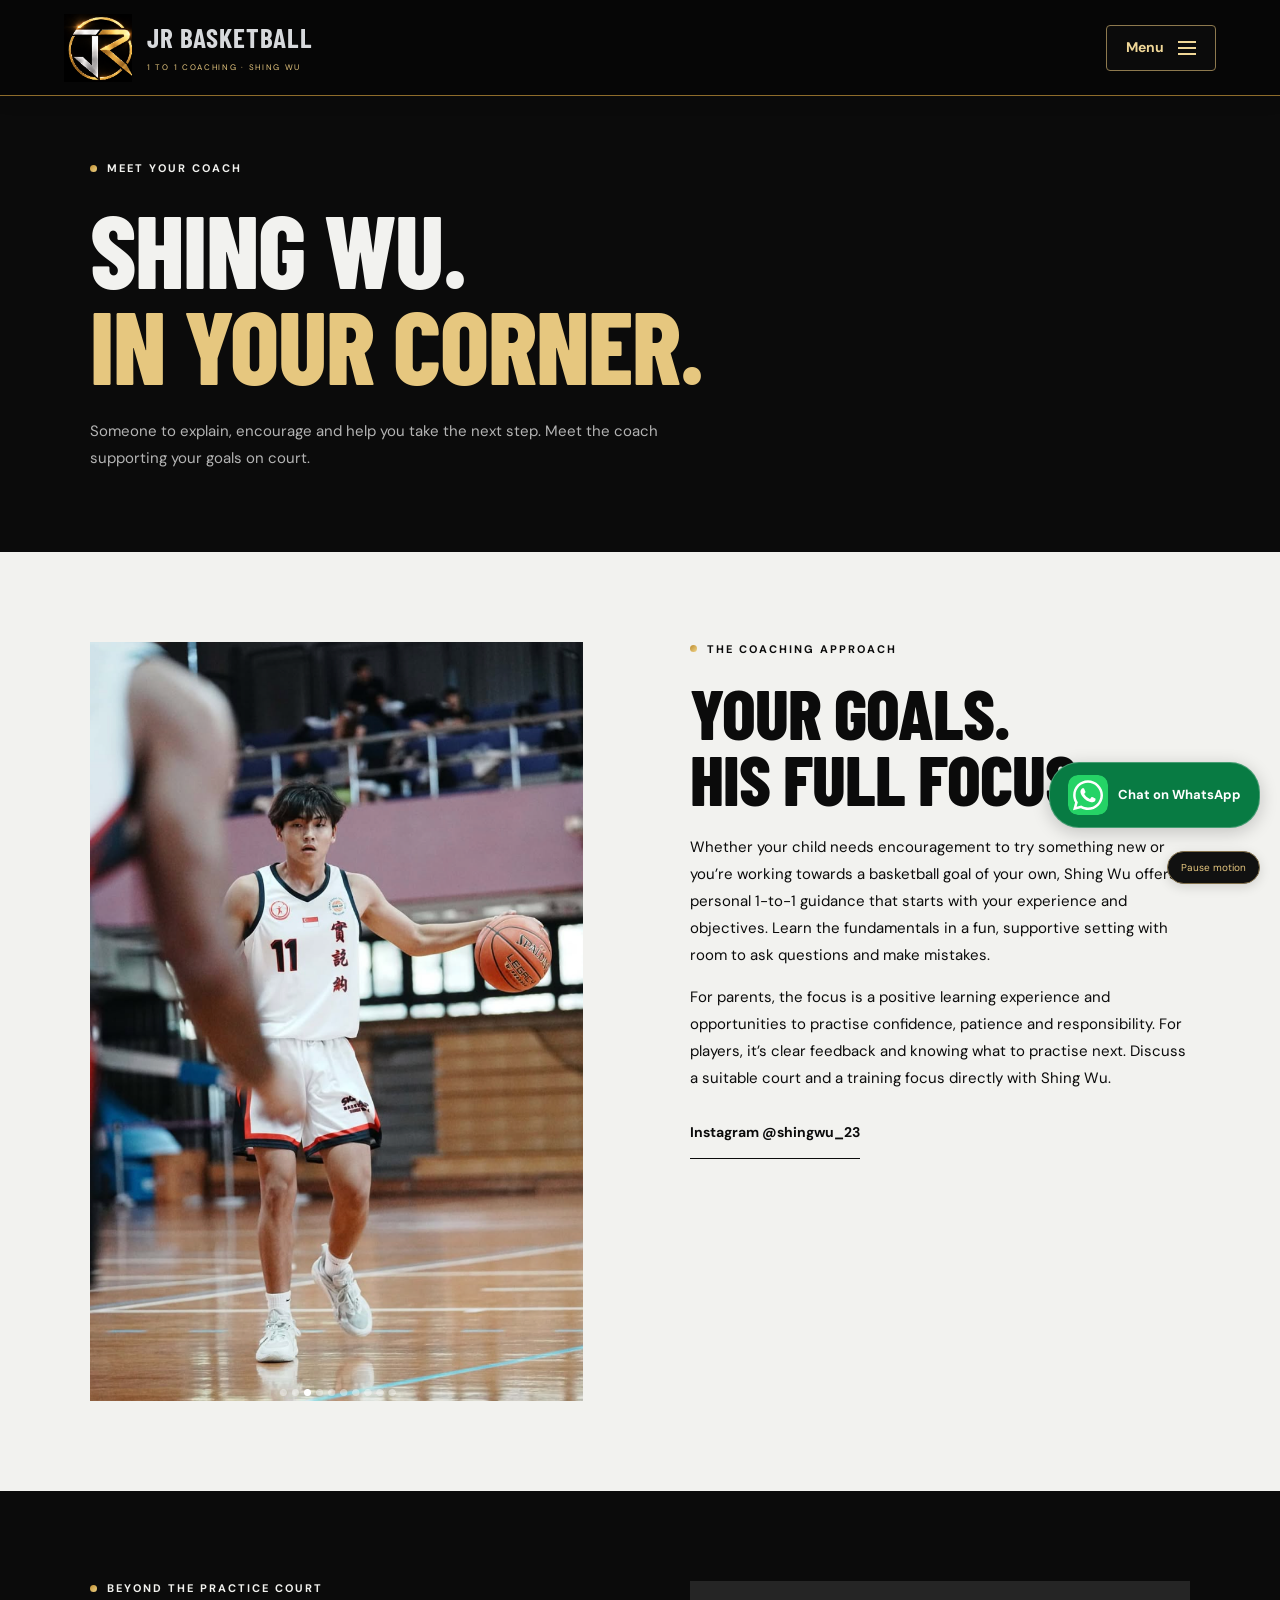
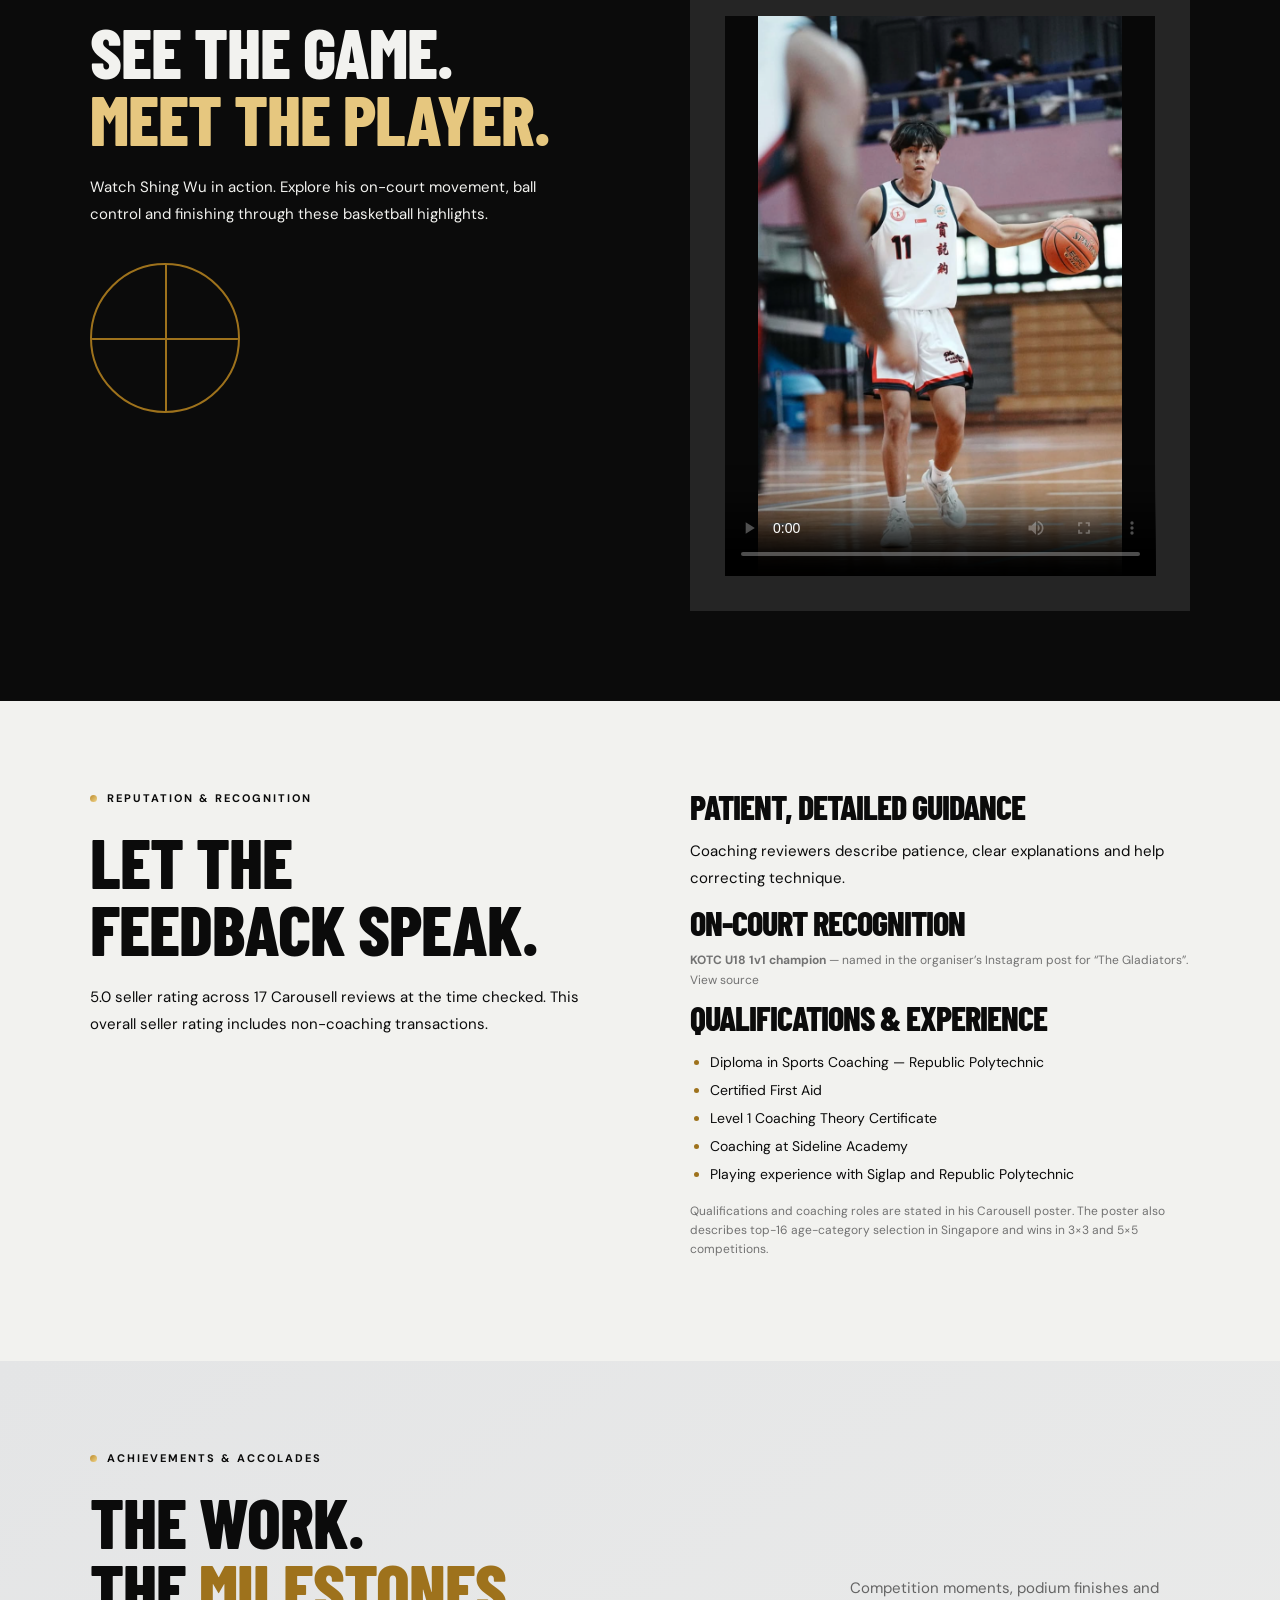
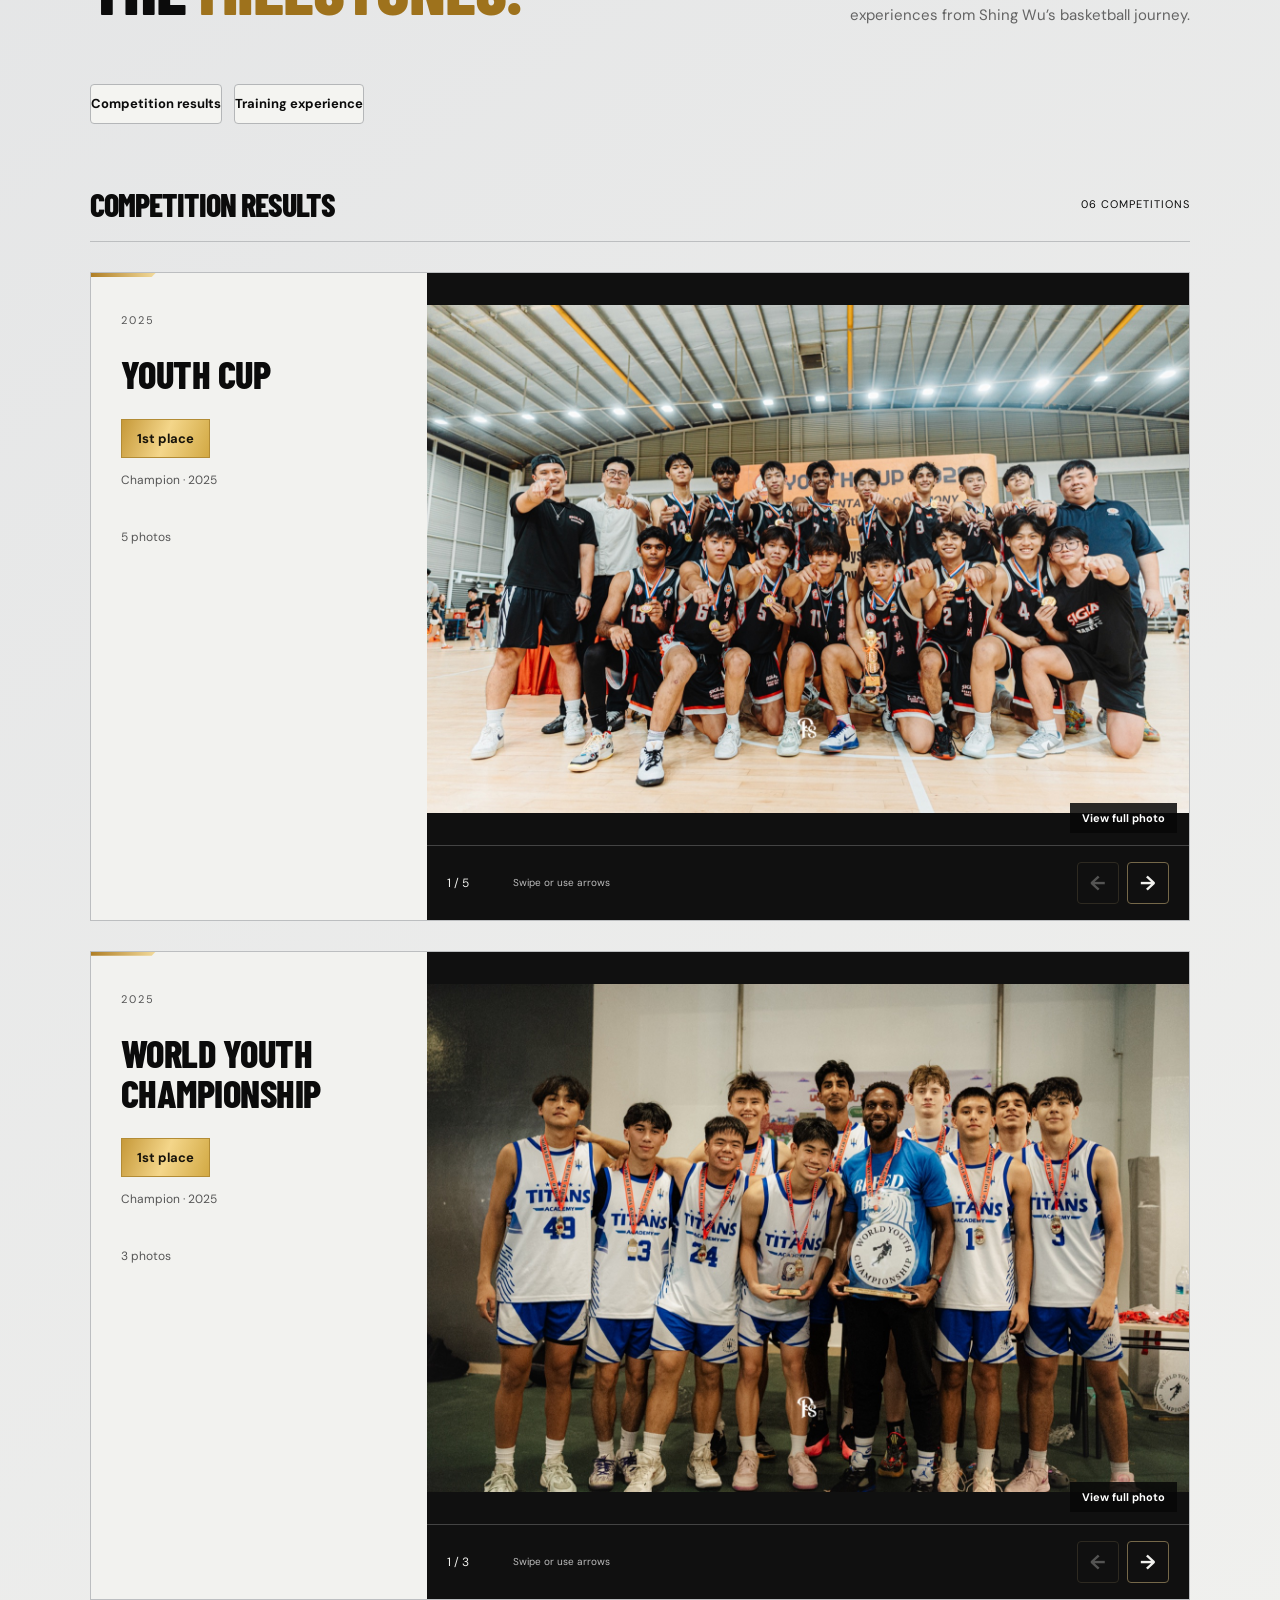
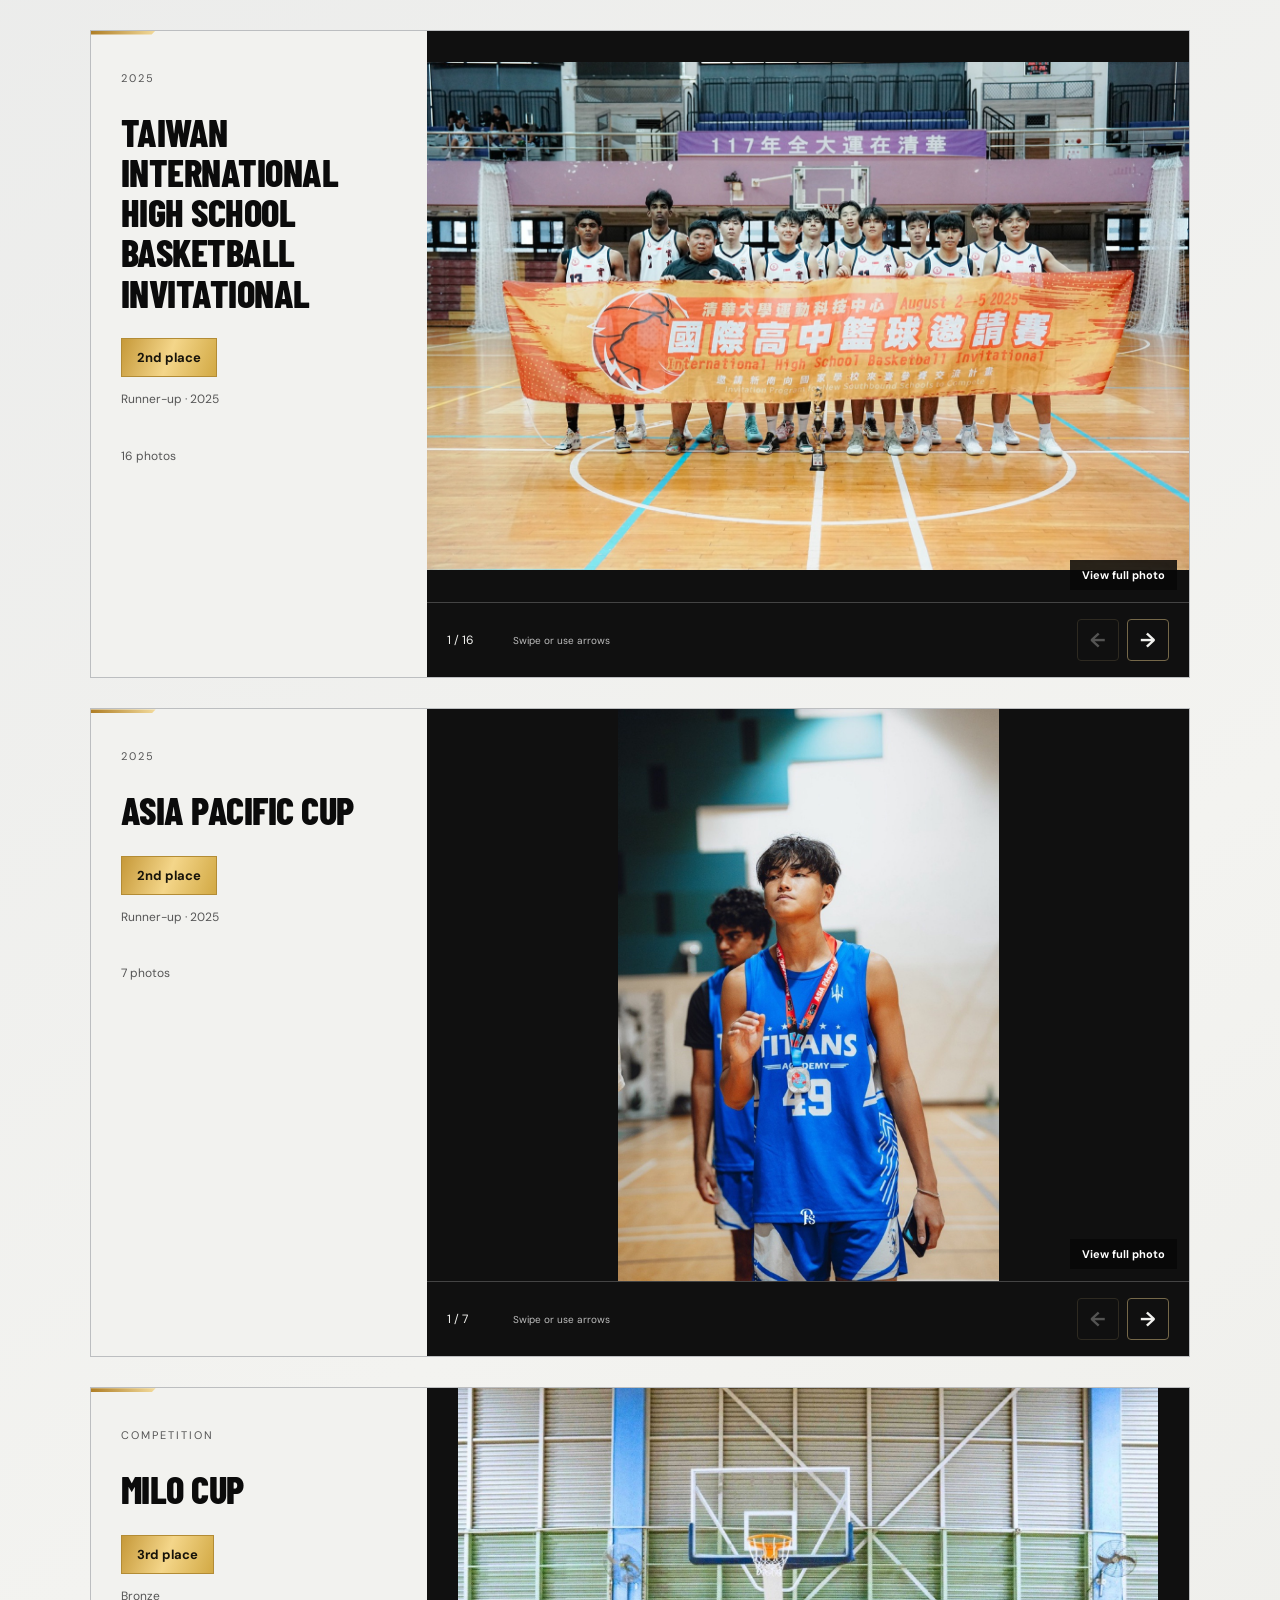
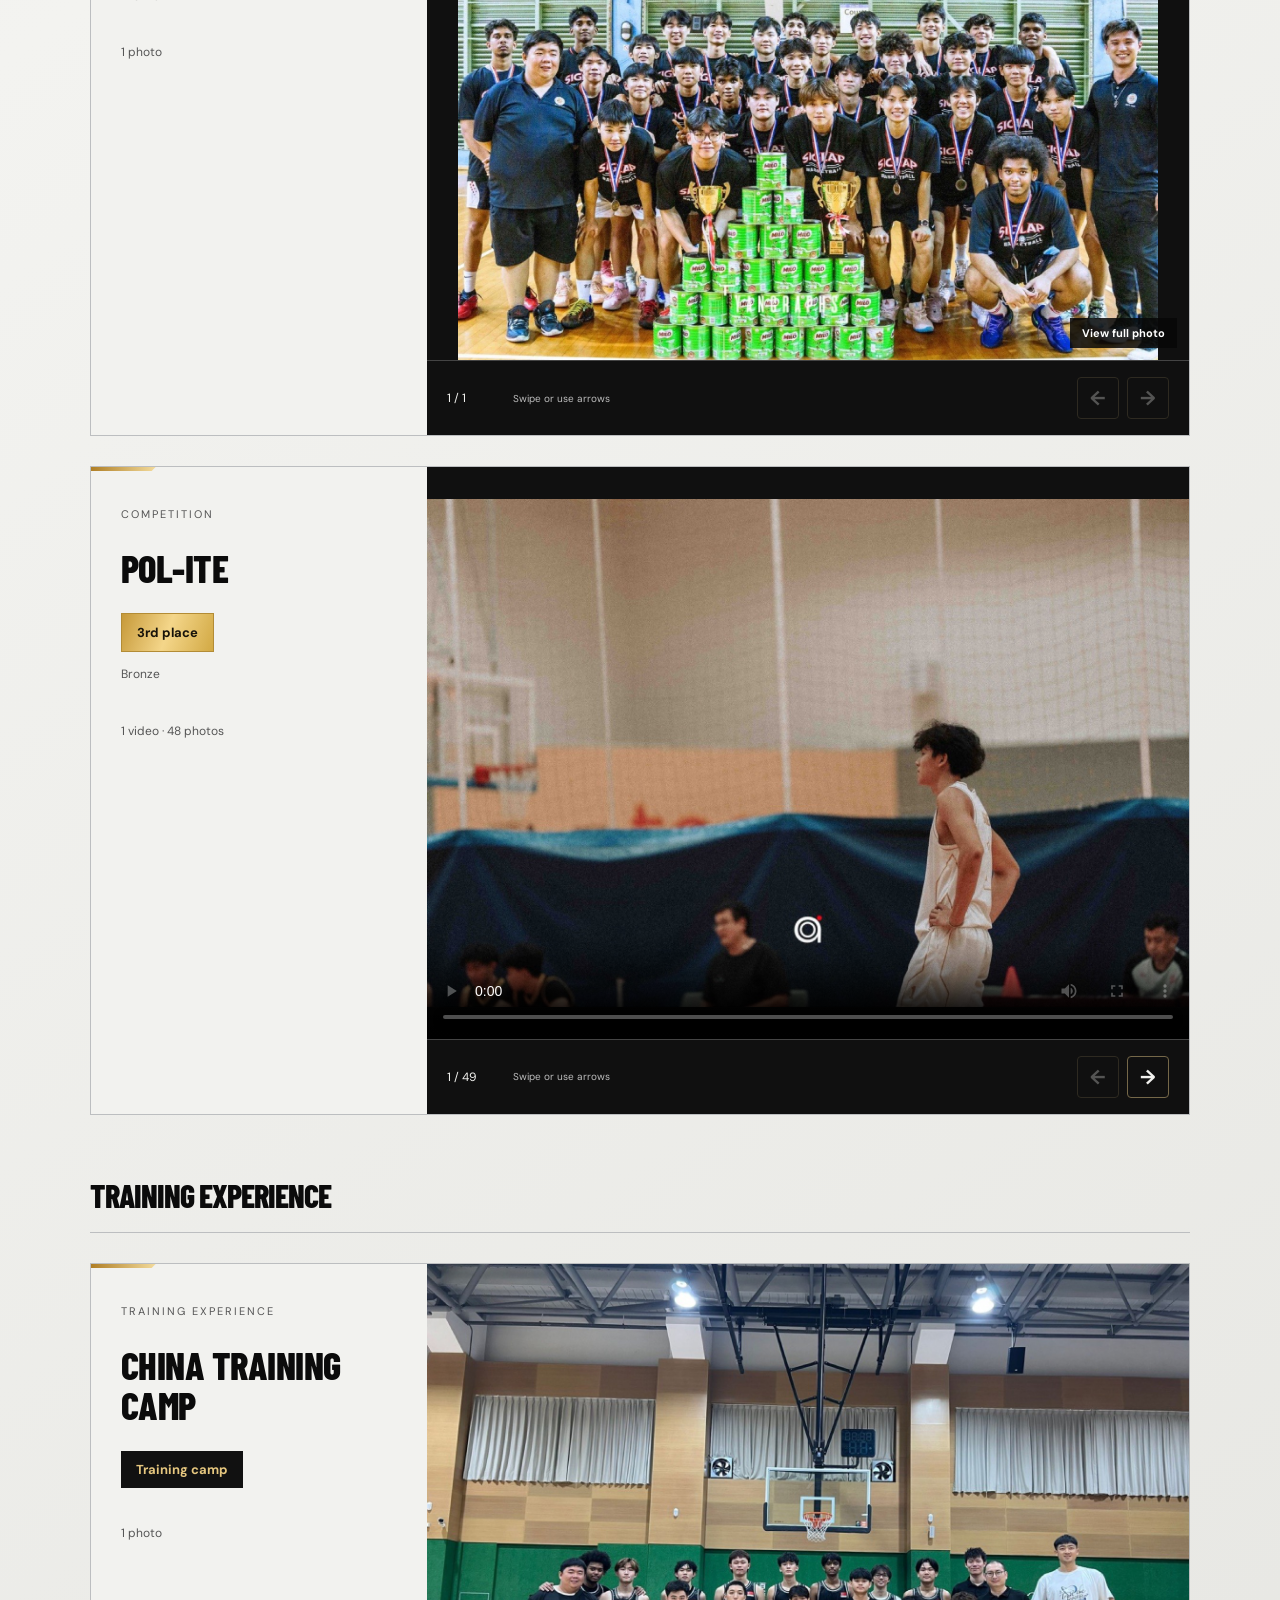
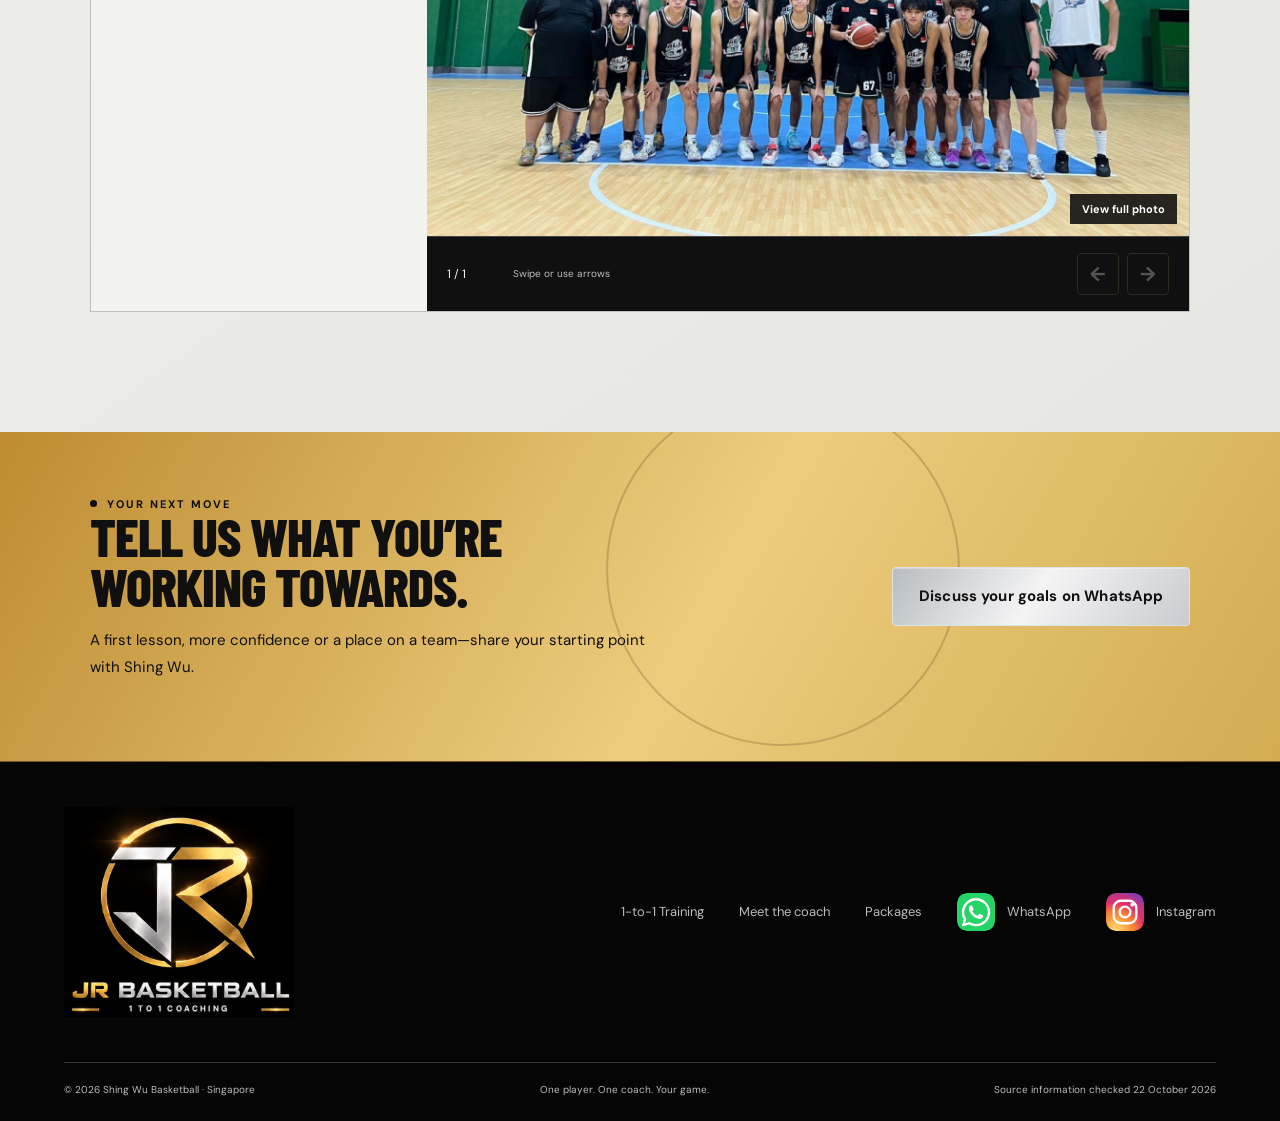
==== commit 5959be45: "Mix Singapore training concept photos with match photos; remove values section" ====
--- a/coach.html
+++ b/coach.html
@@ -1 +1 @@
-<!doctype html><html lang="en-SG"><head><meta charset="UTF-8"><meta name="viewport" content="width=device-width, initial-scale=1"><meta name="theme-color" content="#090909"><meta name="description" content="Personalised 1-to-1 basketball coaching with Shing Wu in Singapore. All ages and skill levels welcome. Explore training and enquire directly."><title>Meet Coach Shing Wu | Shing Wu Basketball</title><link rel="stylesheet" href="styles.css?v=20261101-goals-1"><script src="coach-gallery.js?v=20261030-photo-move-1" defer></script><script src="app.js?v=20261101-goals-1" defer></script></head><body data-page="coach"><a href="#main" style="position:absolute;left:-9999px" onfocus="this.style.left='10px'" onblur="this.style.left='-9999px'">Skip to content</a><div id="app"></div></body></html>+<!doctype html><html lang="en-SG"><head><meta charset="UTF-8"><meta name="viewport" content="width=device-width, initial-scale=1"><meta name="theme-color" content="#090909"><meta name="description" content="Personalised 1-to-1 basketball coaching with Shing Wu in Singapore. All ages and skill levels welcome. Explore training and enquire directly."><title>Meet Coach Shing Wu | Shing Wu Basketball</title><link rel="stylesheet" href="styles.css?v=20261101-sg-mix-1"><script src="coach-gallery.js?v=20261030-photo-move-1" defer></script><script src="app.js?v=20261101-sg-mix-1" defer></script></head><body data-page="coach"><a href="#main" style="position:absolute;left:-9999px" onfocus="this.style.left='10px'" onblur="this.style.left='-9999px'">Skip to content</a><div id="app"></div></body></html>
--- a/styles.css
+++ b/styles.css
@@ -89,3 +89,38 @@
 .values-section .features{margin-top:0}.values-section .feature{border-color:#424242}.values-section .feature p{color:#c4c4c4}
 .cta p{max-width:560px}.cta h2{font-size:clamp(38px,4.2vw,66px)}
 @media(max-width:800px){.hero h1{font-size:clamp(46px,10.6vw,80px)}.goal-grid{grid-template-columns:1fr}.goal-card{padding:26px}.goal-card h3{font-size:34px}}
+
+/* Illustrated goals: clear starting points, visible next actions. */
+.goal-section{background:#f2f2ef}.goal-filters{display:flex;flex-wrap:wrap;gap:10px;margin-bottom:16px}
+.goal-filters button{border:1px solid #c4bda9;border-radius:30px;padding:12px 19px;background:#fffdf7;font-size:13px;font-weight:700;color:var(--ink);transition:background .2s,color .2s}
+.goal-filters button[aria-pressed="true"]{background:#151512;color:#efd48a;border-color:#151512}.goal-filters button:hover{border-color:#a77920}
+.goal-match-count{font-size:12px!important;color:#686355;letter-spacing:.3px;margin:0 0 24px}
+.goal-grid{grid-template-columns:repeat(3,minmax(0,1fr));gap:24px;align-items:stretch}
+.goal-card{padding:0;overflow:hidden;border-color:#d9d3c5;border-radius:12px;transition:transform .2s,box-shadow .2s}
+.goal-card:hover{transform:translateY(-4px);box-shadow:0 12px 28px #342b1912}.goal-card[hidden]{display:none!important}
+.goal-visual{position:relative;width:100%;background:#fffdf7;overflow:hidden;aspect-ratio:4/3;flex-shrink:0}
+.goal-visual img{display:block;width:100%;height:100%;object-fit:contain;transition:transform .35s}.goal-card:hover .goal-visual img{transform:scale(1.035)}
+.goal-number{position:absolute;top:18px;left:18px;background:#fffdf7e8;border:1px solid #d7c28d;padding:7px 10px;border-radius:50%;font-size:11px;font-weight:700;color:#6f5318}
+.goal-card-body{padding:28px;display:flex;flex:1;flex-direction:column;align-items:flex-start;width:100%}.goal-card-body .eyebrow{font-size:10px;letter-spacing:1.5px}
+.goal-card h3{font-size:clamp(29px,2.6vw,39px);line-height:1.05;margin:18px 0 0;letter-spacing:-.5px}
+.goal-card p{font-size:14px;line-height:1.75;margin:16px 0 20px;max-width:540px}
+.goal-tags{display:flex;flex-wrap:wrap;gap:7px;padding:0;margin:0 0 24px;list-style:none}.goal-tags li{font-size:10px;padding:7px 10px;border-radius:20px;background:#efe8d7;color:#5f4a1f;font-weight:700}
+.goal-action{margin-top:auto;display:flex;align-items:center;justify-content:space-between;gap:14px;width:100%;padding:16px 18px;border:1px solid #bf9c53;border-radius:5px;background:#151512;color:#f2d78f;font-size:13px;font-weight:700;min-height:51px}.goal-action:hover{background:#2b271d}.goal-action>span:last-child{font-size:20px}
+.goal-card:last-child{grid-column:span 2;display:grid;grid-template-columns:1fr 1fr}.goal-card:last-child .goal-visual{height:100%;aspect-ratio:auto;min-height:300px}
+.goal-grid.is-filtered{grid-template-columns:1fr;max-width:1000px}.goal-grid.is-filtered .goal-card{grid-column:auto;display:grid;grid-template-columns:1fr 1fr}.goal-grid.is-filtered .goal-visual{height:100%;aspect-ratio:auto;min-height:300px}
+@media(max-width:1050px){.goal-grid{grid-template-columns:repeat(2,minmax(0,1fr))}.goal-card h3{font-size:34px}}
+@media(max-width:650px){.goal-grid,.goal-grid.is-filtered{grid-template-columns:1fr}.goal-card:last-child,.goal-grid.is-filtered .goal-card{grid-column:auto;display:flex;flex-direction:column}.goal-visual,.goal-card:last-child .goal-visual,.goal-grid.is-filtered .goal-visual{aspect-ratio:4/3;height:auto;min-height:0}.goal-card-body{padding:24px}.goal-card h3{font-size:33px}.goal-filters{gap:8px}.goal-filters button{font-size:12px;padding:11px 14px}.goal-tags li{font-size:11px}}
+@media(prefers-reduced-motion:reduce){.goal-card,.goal-visual img{transition:none}.goal-card:hover,.goal-card:hover .goal-visual img{transform:none}}
+
+/* Still basketball photography with deliberate crops for each goal. */
+.goal-visual img{object-fit:cover;object-position:center;transition:none}.goal-card{transition:none}.goal-card:hover,.goal-card:hover .goal-visual img{transform:none}
+[data-goal-card="parents"] .goal-visual img{object-position:50% 28%}[data-goal-card="beginner"] .goal-visual img{object-position:50% 18%}[data-goal-card="progress"] .goal-visual img{object-position:50% 25%}
+.goal-photo-credits{margin-top:20px;max-width:900px}.goal-photo-credits summary{font-size:12px;font-weight:500;color:#6d675c}.goal-photo-credits p{font-size:12px}.goal-photo-credits a{text-decoration:underline}
+@media(min-width:651px){.goal-grid:not(.is-filtered) .goal-card:last-child{display:flex;flex-direction:column}.goal-grid:not(.is-filtered) .goal-card:last-child .goal-visual{height:auto;min-height:0;aspect-ratio:2/1}.goal-grid:not(.is-filtered) .goal-card:last-child .goal-visual img{object-position:center}}
+
+/* Singapore competition photography. */
+.goal-photo-caption{position:absolute;left:0;right:0;bottom:0;padding:28px 16px 13px;background:linear-gradient(transparent,#000b);color:white;font-size:10px;font-weight:700;letter-spacing:1px;text-transform:uppercase}
+[data-goal-card="parents"] .goal-visual img{object-position:50% 50%}[data-goal-card="beginner"] .goal-visual img{object-position:50% 46%}[data-goal-card="team"] .goal-visual img{object-position:50% 48%}[data-goal-card="progress"] .goal-visual img{object-position:50% 36%}[data-goal-card="friends"] .goal-visual img{object-position:50% 35%}
+/* Keep faces and basketballs in view in the portrait training scenes. */
+.goal-visual{aspect-ratio:4/5}[data-goal-card="parents"] .goal-visual img{object-position:50% 28%}[data-goal-card="beginner"] .goal-visual img{object-position:50% 20%}[data-goal-card="progress"] .goal-visual img{object-position:50% 25%}
+@media(max-width:650px){.goal-visual,.goal-grid.is-filtered .goal-visual{aspect-ratio:4/5}.goal-card:last-child .goal-visual{aspect-ratio:4/3}}
